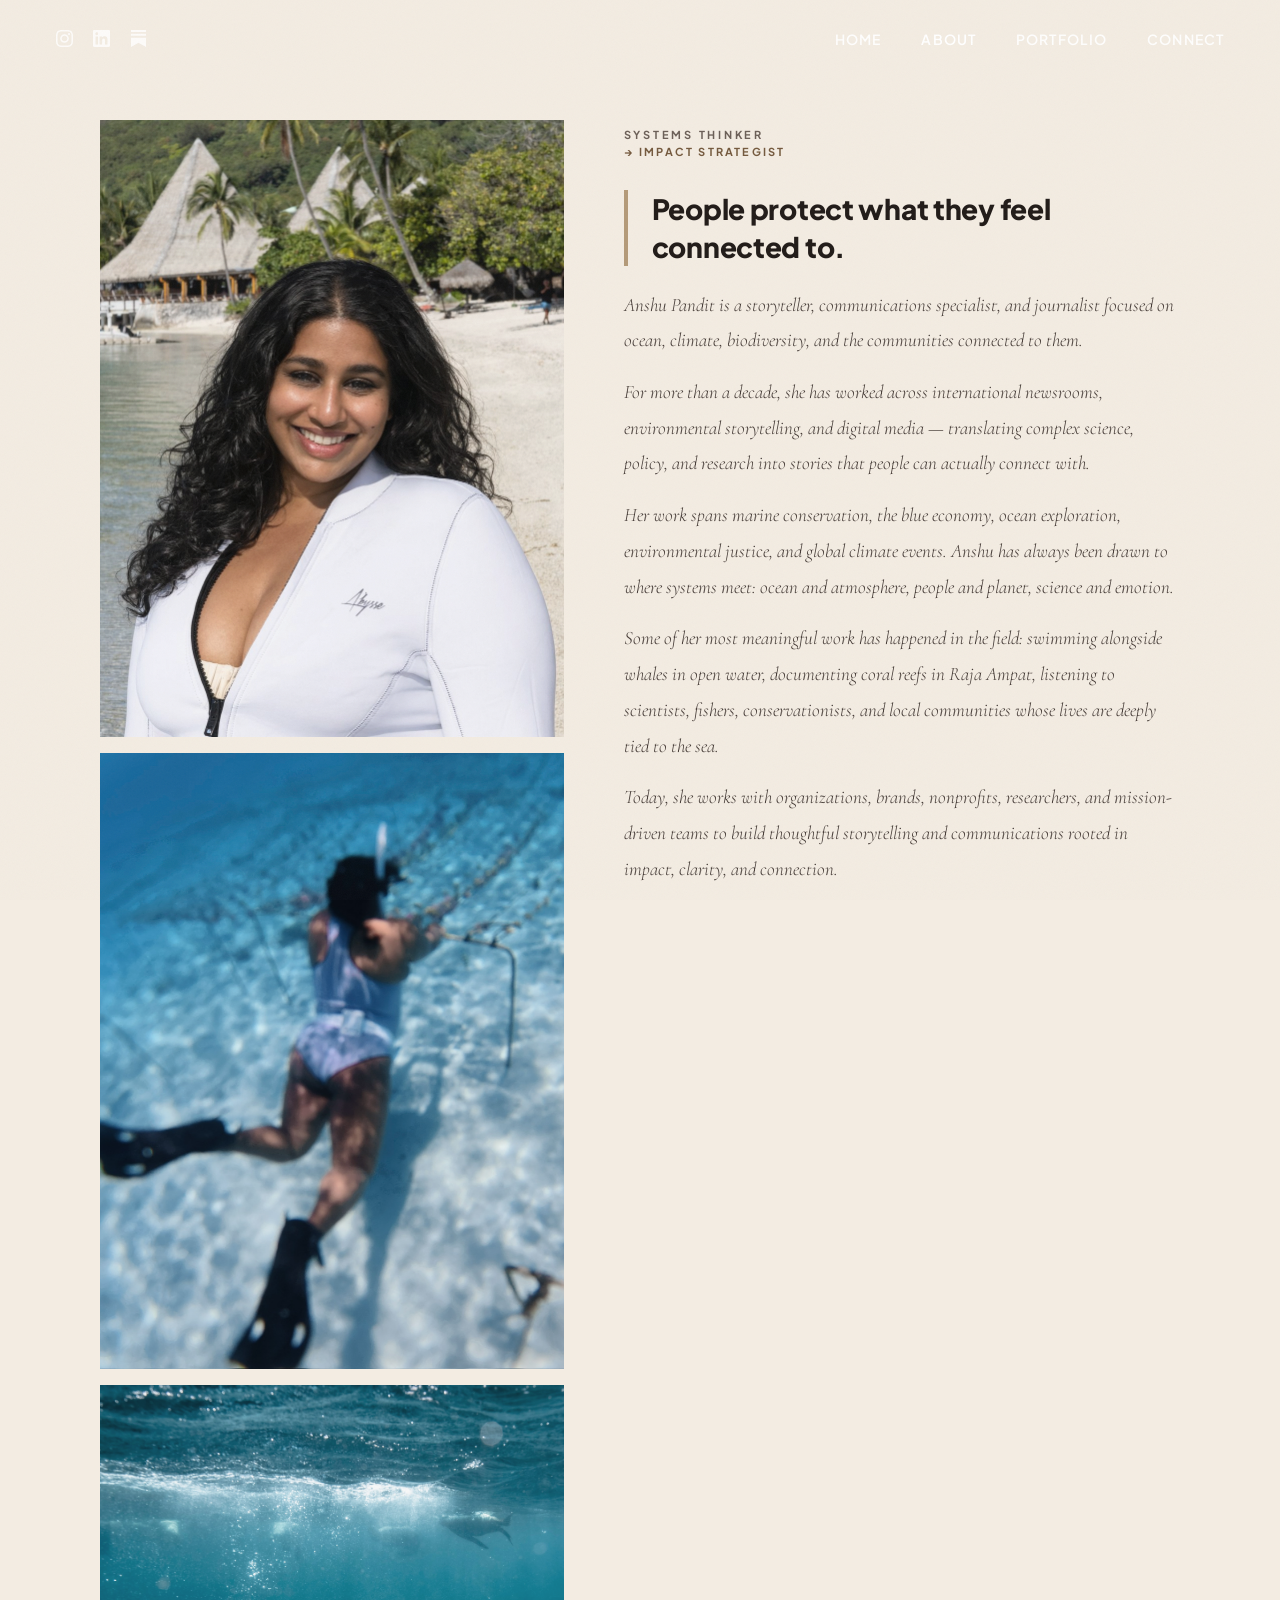
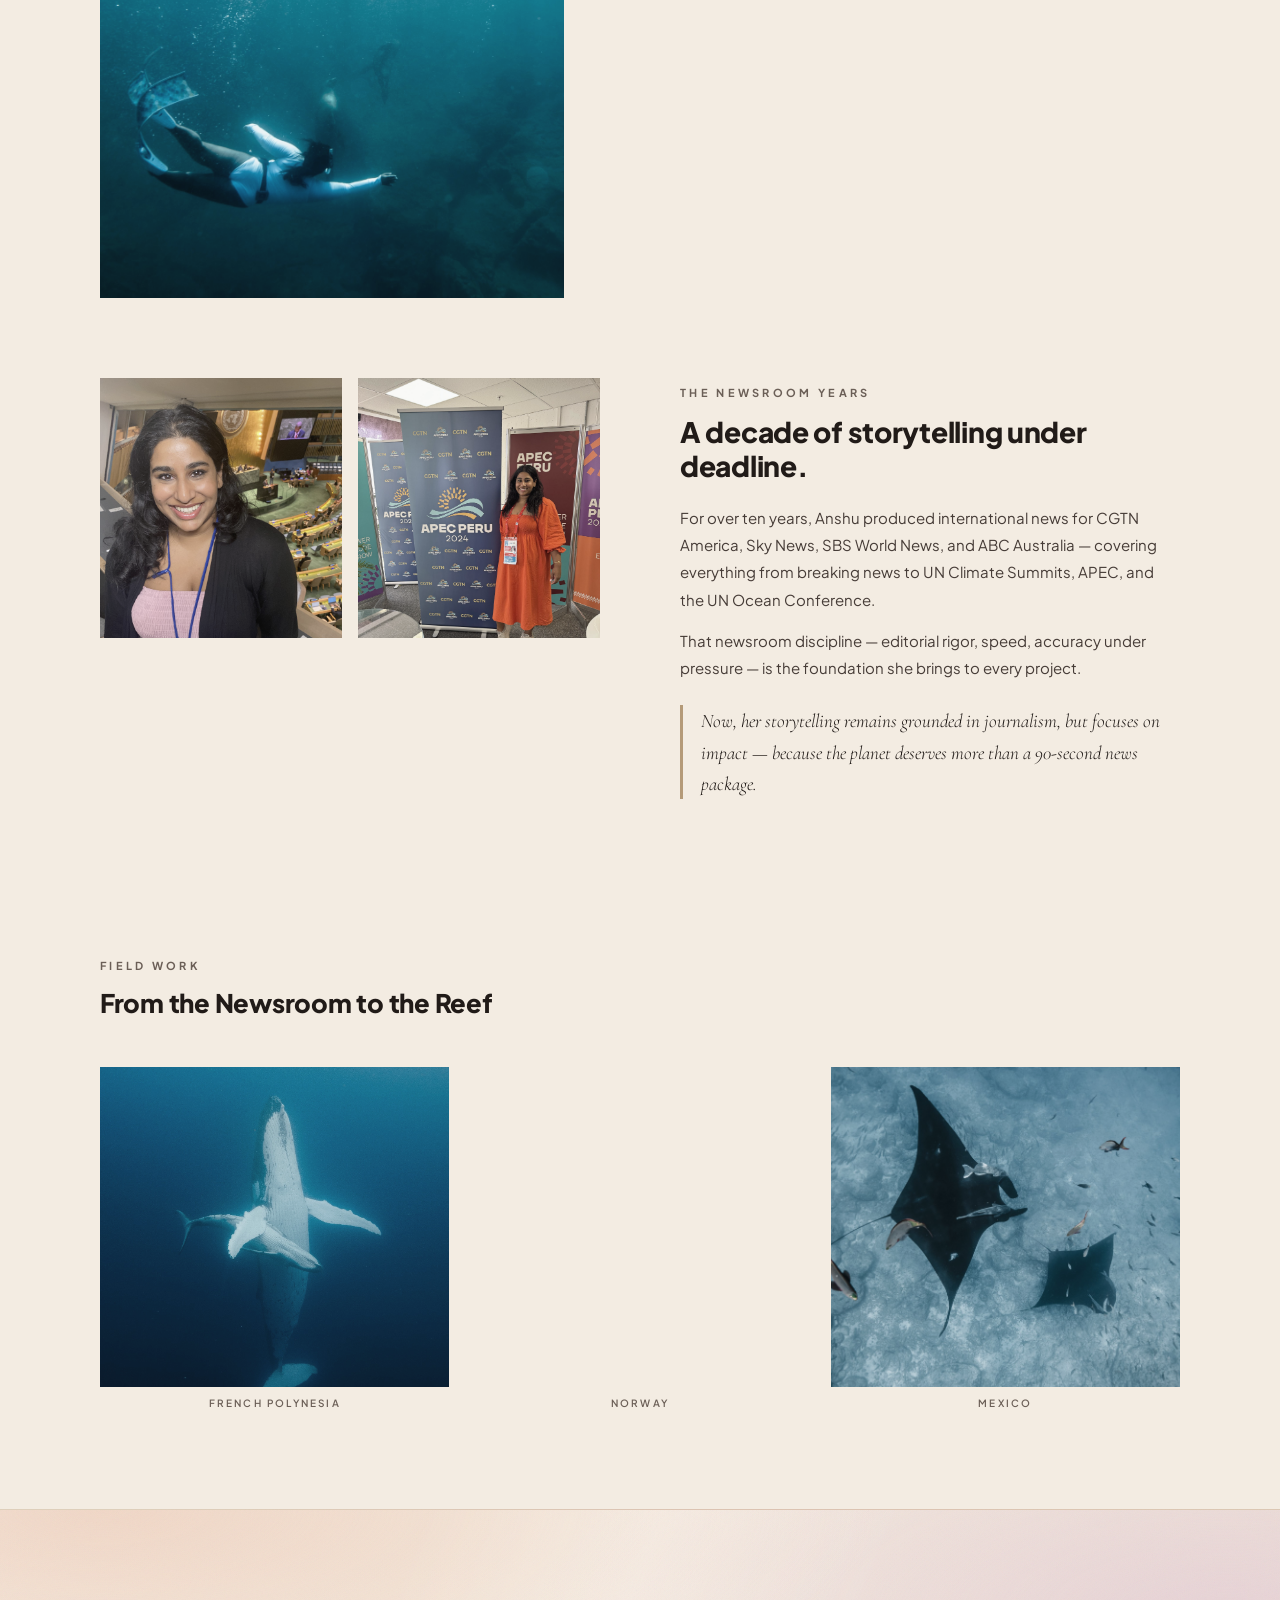
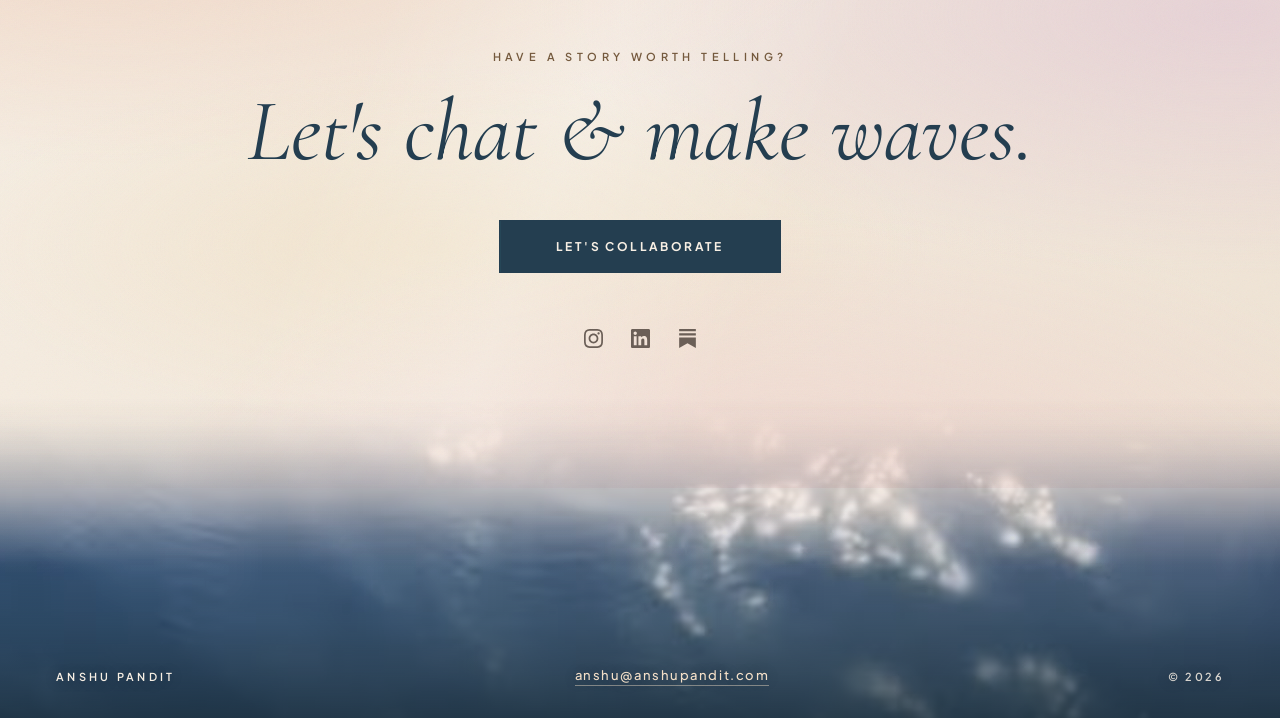
==== about.html @ a5e6ab1a "Speed, headings, fonts, closings and mobile fixes - Resize large photos to their largest display siz" ====
<!DOCTYPE html>
<html lang="en">
<head>
<meta charset="UTF-8">
<meta name="viewport" content="width=device-width, initial-scale=1.0">
<title>About — Anshu Pandit</title>
<link rel="preconnect" href="https://fonts.googleapis.com">
<link rel="preconnect" href="https://fonts.gstatic.com" crossorigin>
<link href="https://fonts.googleapis.com/css2?family=Plus+Jakarta+Sans:wght@300;400;500;600;700;800&family=Cormorant:ital,wght@0,400;0,500;0,600;1,300;1,400;1,500&display=swap" rel="stylesheet">
<link rel="stylesheet" href="src/styles/styles.css">
<!-- SEO -->
<meta name="description" content="About Anshu Pandit — ocean impact storyteller and award-winning broadcast journalist. A decade producing news for CGTN America, Sky News, and SBS, now telling the ocean stories that matter from French Polynesia to Norway.">
<meta name="keywords" content="Anshu Pandit, ocean journalist, marine conservation storyteller, broadcast journalist, CGTN America, Sky News, SBS, UN climate summit, ocean communications, impact storytelling">
<meta name="author" content="Anshu Pandit">
<meta name="robots" content="index, follow">
<link rel="canonical" href="https://anshupandit.com/about.html">
<meta property="og:type" content="profile">
<meta property="og:url" content="https://anshupandit.com/about.html">
<meta property="og:title" content="About — Anshu Pandit">
<meta property="og:description" content="A decade of broadcast journalism, now devoted to ocean impact storytelling across marine conservation, climate, and biodiversity.">
<meta property="og:image" content="https://anshupandit.com/src/assets/Current_Headhot_copy.png">
<meta property="og:site_name" content="Anshu Pandit">
<meta name="twitter:card" content="summary_large_image">
<meta name="twitter:site" content="@anshupandit">
<meta name="twitter:title" content="About — Anshu Pandit">
<meta name="twitter:description" content="A decade of broadcast journalism, now devoted to ocean impact storytelling across marine conservation, climate, and biodiversity.">
<meta name="twitter:image" content="https://anshupandit.com/src/assets/Current_Headhot_copy.png">
<meta name="theme-color" content="#0D2B3E">
<!-- Favicon -->
<link rel="icon" type="image/x-icon" href="favicon.ico">
<link rel="icon" type="image/png" href="favicon.png">
<link rel="apple-touch-icon" href="favicon.png">
<!-- Structured Data -->
<script type="application/ld+json">
{
  "@context": "https://schema.org",
  "@type": "Person",
  "name": "Anshu Pandit",
  "url": "https://anshupandit.com",
  "jobTitle": "Ocean Impact Storyteller",
  "description": "Ocean impact storyteller and journalist specializing in marine conservation, climate, and biodiversity communications.",
  "knowsAbout": ["Ocean Conservation", "Marine Biodiversity", "Climate Communications", "Impact Storytelling", "Broadcast Journalism", "Environmental Journalism", "Ocean Policy", "Blue Economy"],
  "sameAs": [
    "https://instagram.com/anshupandit",
    "https://www.linkedin.com/in/anshu-pandit/",
    "https://junglyplanet.substack.com"
  ],
  "image": "https://anshupandit.com/src/assets/Current_Headhot_copy.png"
}
</script>
<style>

/* ============================================================
   ABOUT TOP — simple two column layout
   Left: stacked images, Right: bio text
============================================================ */
.about-collage {
  padding-top: 120px;
  background: var(--cream);
}

.collage-grid {
  display: grid;
  grid-template-columns: 1fr 1.2fr;
  gap: 60px;
  max-width: 1200px;
  margin: 0 auto;
  padding: 0 60px;
  align-items: start;
}

/* Left: stacked images — each with correct aspect ratio per PDF reference */
.collage-left {
  display: flex;
  flex-direction: column;
  gap: 16px;
}

.collage-img-wrap {
  position: relative;
  width: 100%;
  overflow: hidden;
}

/* Photo 1 (headshot): ~3:4 portrait */
.collage-img-wrap:nth-child(1) { padding-top: 133%; }

/* Photo 2 (pool/underwater portrait): ~3:4 portrait */
.collage-img-wrap:nth-child(2) { padding-top: 133%; }

/* Photo 3 (About_1.png): 2100x2322 — slightly taller than square */
.collage-img-wrap:nth-child(3) { padding-top: 110.6%; }

.collage-img-wrap img {
  position: absolute;
  inset: 0;
  width: 100%;
  height: 100%;
  object-fit: cover;
  display: block;
  filter: saturate(0.85) contrast(0.96);
}

.collage-img-wrap:nth-child(1) img { object-position: center top; }
.collage-img-wrap:nth-child(2) img { object-position: center center; }
.collage-img-wrap:nth-child(3) img { object-position: center center; object-fit: contain; background: #0a2030; }

/* Right: bio text — remove old collage-right styles */
.collage-right { display: none; }
.mobile-bio { display: none; }
.collage-right-top, .collage-right-bottom { display: none; }

/* ============================================================
   BIO SECTION — clean two column below collage
============================================================ */
.about-bio {
  max-width: 1200px;
  margin: 0 auto;
  padding: 80px 60px;
  display: grid;
  grid-template-columns: 1fr 1.2fr;
  gap: 80px;
  align-items: start;
}

.about-bio-col {
  padding-top: 8px;
  position: sticky;
  top: 100px;
}

.systems-label {
  font-family: 'Plus Jakarta Sans', sans-serif;
  font-size: 11px; font-weight: 700;
  letter-spacing: 0.25em; text-transform: uppercase;
  color: var(--text-light); margin-bottom: 4px; display: block;
}

.systems-arrow {
  font-family: 'Plus Jakarta Sans', sans-serif;
  font-size: 11px; font-weight: 700;
  letter-spacing: 0.2em; text-transform: uppercase;
  color: var(--gold-text); margin-bottom: 32px; display: block;
}

.about-pull-quote {
  font-family: 'Plus Jakarta Sans', sans-serif;
  font-size: clamp(20px, 2.2vw, 28px);
  font-weight: 800;
  color: var(--text-primary);
  line-height: 1.35;
  border-left: 4px solid var(--blush);
  padding-left: 24px;
  letter-spacing: -0.01em;
}

.about-body-text {
  font-family: 'Cormorant', serif;
  font-size: 19px; font-style: italic;
  color: var(--text-secondary);
  line-height: 1.88; margin-bottom: 16px;
}

/* ============================================================
   JOURNALISM SECTION
============================================================ */
.journalism-section {
  background: var(--cream);
  padding: 80px 0 80px;
}

.journalism-inner {
  max-width: 1200px;
  margin: 0 auto;
  padding: 0 60px;
  display: grid;
  grid-template-columns: 1fr 1fr;
  gap: 80px;
  align-items: start;
}

.journalism-photos {
  display: grid;
  grid-template-columns: 1fr 1fr;
  gap: 16px;
  margin-bottom: 0;
}

.journalism-img {
  width: 100%;
  height: 260px;
  object-fit: cover;
  object-position: center top;
  display: block;
  filter: saturate(0.78) contrast(0.95);
}

.journalism-copy { padding-top: 8px; }
.journalism-copy .section-label { margin-bottom: 16px; }

.journalism-heading {
  font-family: 'Plus Jakarta Sans', sans-serif;
  font-size: clamp(22px, 2.2vw, 32px);
  font-weight: 800;
  color: var(--text-primary);
  line-height: 1.22; margin-bottom: 20px;
  letter-spacing: -0.01em;
}

.journalism-text {
  font-family: 'Plus Jakarta Sans', sans-serif;
  font-size: 15px; font-weight: 400;
  color: var(--text-secondary);
  line-height: 1.82; margin-bottom: 14px;
}

.journalism-pull {
  font-family: 'Cormorant', serif;
  font-size: 19px; font-style: italic;
  color: var(--text-primary);
  line-height: 1.65;
  border-left: 3px solid var(--blush);
  padding-left: 18px;
  margin-top: 24px;
}

/* ============================================================
   WHAT I OFFER
============================================================ */
.offer-section {
  background: var(--cream-dark);
  padding: 80px 60px;
}

.offer-inner { max-width: 1000px; margin: 0 auto; }
.offer-section .section-label { margin-bottom: 40px; }

.offer-grid {
  display: grid;
  grid-template-columns: 1fr 1fr;
  gap: 0;
}

.offer-item {
  padding: 28px 0;
  border-bottom: 1px solid rgba(107,101,96,0.15);
  display: flex; gap: 20px; align-items: baseline;
}

.offer-item:nth-child(odd) { border-right: 1px solid rgba(107,101,96,0.15); padding-right: 48px; }
.offer-item:nth-child(even) { padding-left: 48px; }
.offer-item:nth-last-child(-n+2) { border-bottom: none; }
.offer-item:last-child:nth-child(odd) { border-bottom: none; border-right: none; }

.offer-number {
  font-family: 'Plus Jakarta Sans', sans-serif;
  font-size: 10px; font-weight: 700; letter-spacing: 0.15em;
  color: var(--blush); flex-shrink: 0; padding-top: 4px;
}

.offer-title {
  font-family: 'Plus Jakarta Sans', sans-serif;
  font-size: 17px; font-weight: 700;
  color: var(--text-primary); margin-bottom: 8px; line-height: 1.2;
}

.offer-desc {
  font-family: 'Plus Jakarta Sans', sans-serif;
  font-size: 13px; font-weight: 400;
  color: var(--text-secondary); line-height: 1.7;
}

/* ============================================================
   FIELDWORK
============================================================ */
.fieldwork-section {
  padding: 80px 60px 100px;
  max-width: 1200px;
  margin: 0 auto;
}

.fieldwork-heading {
  font-family: 'Plus Jakarta Sans', sans-serif;
  font-size: clamp(15px, 2vw, 30px); font-weight: 800;
  color: var(--text-primary); line-height: 1.2;
  margin-bottom: 48px; letter-spacing: -0.01em;
  white-space: nowrap;
}

.fieldwork-grid {
  display: grid;
  grid-template-columns: repeat(3, 1fr);
  gap: 16px;
}

.fieldwork-img, .fieldwork-video {
  width: 100%; height: 320px;
  object-fit: cover; display: block;
  filter: saturate(0.82) contrast(0.95);
  transition: filter 0.4s ease;
}

.fieldwork-img:hover { filter: saturate(0.95) contrast(1); }

.fieldwork-caption {
  font-family: 'Plus Jakarta Sans', sans-serif;
  font-size: 10px; font-weight: 600;
  letter-spacing: 0.22em; text-transform: uppercase;
  color: var(--text-light); margin-top: 10px; text-align: center;
}

@media (max-width: 1000px) {
  /* Collage grid: single column, images only */
  .collage-grid {
    grid-template-columns: 1fr;
    height: auto;
    padding: 0 20px;
    gap: 16px;
  }

  /* Images flow naturally by their own aspect ratio wrappers */
  .collage-left { height: auto; }

  /* Show only first photo (headshot) on mobile */
  .collage-img-wrap:nth-child(2),
  .collage-img-wrap:nth-child(3) { display: none; }

  /* Hide bio col inside the grid on mobile — we show it below via .mobile-bio */
  .about-bio-col { display: none; }

  /* Mobile bio block shown below images */
  .mobile-bio {
    display: block;
    padding: 48px 24px 52px;
    border-top: 1px solid var(--cream-dark);
  }

  /* Bio text styling on mobile */
  .mobile-bio .systems-label {
    font-family: 'Plus Jakarta Sans', sans-serif;
    font-size: 11px; font-weight: 700;
    letter-spacing: 0.25em; text-transform: uppercase;
    color: var(--text-light); margin-bottom: 4px; display: block;
  }

  .mobile-bio .systems-arrow {
    font-family: 'Plus Jakarta Sans', sans-serif;
    font-size: 11px; font-weight: 700;
    letter-spacing: 0.2em; text-transform: uppercase;
    color: var(--gold-text); margin-bottom: 28px; display: block;
  }

  .mobile-bio .about-pull-quote {
    font-family: 'Plus Jakarta Sans', sans-serif;
    font-size: 22px; font-weight: 800;
    color: var(--text-primary); line-height: 1.25;
    margin-bottom: 28px; letter-spacing: -0.02em;
    border-left: 3px solid var(--blush);
    padding-left: 18px;
  }

  .mobile-bio .about-body-text {
    font-family: 'Cormorant', serif;
    font-size: 19px; font-style: italic;
    color: var(--text-secondary); line-height: 1.85;
    margin-bottom: 16px;
  }

  /* Bio below collage */
  .about-bio { grid-template-columns: 1fr; gap: 40px; padding: 60px 28px; }

  /* Journalism */
  .journalism-inner { grid-template-columns: 1fr; gap: 40px; padding: 0 24px; }

  /* Fieldwork */
  .fieldwork-section { padding: 60px 24px 80px; }
  .fieldwork-grid { grid-template-columns: 1fr 1fr; gap: 16px; }
  .fieldwork-img, .fieldwork-video { height: 200px; }
}
</style>
</head>
<body>

<nav id="main-nav" class="scrolled">
  <div class="nav-social">
    <a href="https://instagram.com/anshupandit" target="_blank" aria-label="Instagram"><svg viewBox="0 0 24 24"><path d="M12 2.163c3.204 0 3.584.012 4.85.07 3.252.148 4.771 1.691 4.919 4.919.058 1.265.069 1.645.069 4.849 0 3.205-.012 3.584-.069 4.849-.149 3.225-1.664 4.771-4.919 4.919-1.266.058-1.644.07-4.85.07-3.204 0-3.584-.012-4.849-.07-3.26-.149-4.771-1.699-4.919-4.92-.058-1.265-.07-1.644-.07-4.849 0-3.204.013-3.583.07-4.849.149-3.227 1.664-4.771 4.919-4.919 1.266-.057 1.645-.069 4.849-.069zm0-2.163c-3.259 0-3.667.014-4.947.072-4.358.2-6.78 2.618-6.98 6.98-.059 1.281-.073 1.689-.073 4.948 0 3.259.014 3.668.072 4.948.2 4.358 2.618 6.78 6.98 6.98 1.281.058 1.689.072 4.948.072 3.259 0 3.668-.014 4.948-.072 4.354-.2 6.782-2.618 6.979-6.98.059-1.28.073-1.689.073-4.948 0-3.259-.014-3.667-.072-4.947-.196-4.354-2.617-6.78-6.979-6.98-1.281-.059-1.69-.073-4.949-.073zm0 5.838c-3.403 0-6.162 2.759-6.162 6.162s2.759 6.163 6.162 6.163 6.162-2.759 6.162-6.163c0-3.403-2.759-6.162-6.162-6.162zm0 10.162c-2.209 0-4-1.79-4-4 0-2.209 1.791-4 4-4s4 1.791 4 4c0 2.21-1.791 4-4 4zm6.406-11.845c-.796 0-1.441.645-1.441 1.44s.645 1.44 1.441 1.44c.795 0 1.439-.645 1.439-1.44s-.644-1.44-1.439-1.44z"/></svg></a>
    <a href="https://www.linkedin.com/in/anshu-pandit/" target="_blank" aria-label="LinkedIn"><svg viewBox="0 0 24 24"><path d="M20.447 20.452h-3.554v-5.569c0-1.328-.027-3.037-1.852-3.037-1.853 0-2.136 1.445-2.136 2.939v5.667H9.351V9h3.414v1.561h.046c.477-.9 1.637-1.85 3.37-1.85 3.601 0 4.267 2.37 4.267 5.455v6.286zM5.337 7.433c-1.144 0-2.063-.926-2.063-2.065 0-1.138.92-2.063 2.063-2.063 1.14 0 2.064.925 2.064 2.063 0 1.139-.925 2.065-2.064 2.065zm1.782 13.019H3.555V9h3.564v11.452zM22.225 0H1.771C.792 0 0 .774 0 1.729v20.542C0 23.227.792 24 1.771 24h20.451C23.2 24 24 23.227 24 22.271V1.729C24 .774 23.2 0 22.222 0h.003z"/></svg></a>
    <a href="https://junglyplanet.substack.com" target="_blank" aria-label="Substack"><svg viewBox="0 0 24 24"><path d="M22.539 8.242H1.46V5.406h21.08v2.836zM1.46 10.812V24L12 18.11 22.54 24V10.812H1.46zM22.54 0H1.46v2.836h21.08V0z"/></svg></a>
  </div>
  <ul class="nav-links">
    <li><a href="index.html">Home</a></li>
    <li><a href="about.html" class="active">About</a></li>
    <li><a href="portfolio.html">Portfolio</a></li>
    <li><a href="connect.html">Connect</a></li>
  </ul>
  <button class="hamburger" id="hamburger" aria-label="Menu">
    <span></span><span></span><span></span>
  </button>
</nav>

<!-- MOBILE MENU -->
<div class="mobile-menu" id="mobile-menu">
  <ul class="mobile-menu-links">
    <li><a href="index.html">Home</a></li>
    <li><a href="about.html" class="active">About</a></li>
    <li><a href="portfolio.html">Portfolio</a></li>
    <li><a href="connect.html">Connect</a></li>
  </ul>
  <div class="mobile-menu-social">
    <a href="https://instagram.com/anshupandit" target="_blank" aria-label="Instagram"><svg viewBox="0 0 24 24"><path d="M12 2.163c3.204 0 3.584.012 4.85.07 3.252.148 4.771 1.691 4.919 4.919.058 1.265.069 1.645.069 4.849 0 3.205-.012 3.584-.069 4.849-.149 3.225-1.664 4.771-4.919 4.919-1.266.058-1.644.07-4.85.07-3.204 0-3.584-.012-4.849-.07-3.26-.149-4.771-1.699-4.919-4.92-.058-1.265-.07-1.644-.07-4.849 0-3.204.013-3.583.07-4.849.149-3.227 1.664-4.771 4.919-4.919 1.266-.057 1.645-.069 4.849-.069zm0-2.163c-3.259 0-3.667.014-4.947.072-4.358.2-6.78 2.618-6.98 6.98-.059 1.281-.073 1.689-.073 4.948 0 3.259.014 3.668.072 4.948.2 4.358 2.618 6.78 6.98 6.98 1.281.058 1.689.072 4.948.072 3.259 0 3.668-.014 4.948-.072 4.354-.2 6.782-2.618 6.979-6.98.059-1.28.073-1.689.073-4.948 0-3.259-.014-3.667-.072-4.947-.196-4.354-2.617-6.78-6.979-6.98-1.281-.059-1.69-.073-4.949-.073zm0 5.838c-3.403 0-6.162 2.759-6.162 6.162s2.759 6.163 6.162 6.163 6.162-2.759 6.162-6.163c0-3.403-2.759-6.162-6.162-6.162zm0 10.162c-2.209 0-4-1.79-4-4 0-2.209 1.791-4 4-4s4 1.791 4 4c0 2.21-1.791 4-4 4zm6.406-11.845c-.796 0-1.441.645-1.441 1.44s.645 1.44 1.441 1.44c.795 0 1.439-.645 1.439-1.44s-.644-1.44-1.439-1.44z"/></svg></a>
    <a href="https://www.linkedin.com/in/anshu-pandit/" target="_blank" aria-label="LinkedIn"><svg viewBox="0 0 24 24"><path d="M20.447 20.452h-3.554v-5.569c0-1.328-.027-3.037-1.852-3.037-1.853 0-2.136 1.445-2.136 2.939v5.667H9.351V9h3.414v1.561h.046c.477-.9 1.637-1.85 3.37-1.85 3.601 0 4.267 2.37 4.267 5.455v6.286zM5.337 7.433c-1.144 0-2.063-.926-2.063-2.065 0-1.138.92-2.063 2.063-2.063 1.14 0 2.064.925 2.064 2.063 0 1.139-.925 2.065-2.064 2.065zm1.782 13.019H3.555V9h3.564v11.452zM22.225 0H1.771C.792 0 0 .774 0 1.729v20.542C0 23.227.792 24 1.771 24h20.451C23.2 24 24 23.227 24 22.271V1.729C24 .774 23.2 0 22.222 0h.003z"/></svg></a>
    <a href="https://junglyplanet.substack.com" target="_blank" aria-label="Substack"><svg viewBox="0 0 24 24"><path d="M22.539 8.242H1.46V5.406h21.08v2.836zM1.46 10.812V24L12 18.11 22.54 24V10.812H1.46zM22.54 0H1.46v2.836h21.08V0z"/></svg></a>
  </div>
</div>

<h1 class="sr-only">About Anshu Pandit, ocean storyteller, journalist and content creator</h1>

<!-- COLLAGE + BIO -->
<div class="about-collage fade-in">
  <div class="collage-grid">
    <!-- Left: stacked images -->
    <div class="collage-left">
      <div class="collage-img-wrap">
        <img src="src/assets/Current_Headhot_copy.png" alt="Anshu Pandit">
      </div>
      <div class="collage-img-wrap">
        <img src="src/assets/About_2.jpg" alt="Freediving">
      </div>
      <div class="collage-img-wrap">
        <img src="src/assets/About_1.png" alt="Freediving with sea lions">
      </div>
    </div>
    <!-- Right: bio text -->
    <div class="about-bio-col">
      <span class="systems-label">Systems Thinker</span>
      <span class="systems-arrow">→ Impact Strategist</span>
      <div class="about-pull-quote">People protect what they feel connected to.</div>
      <br>
      <p class="about-body-text">Anshu Pandit is a storyteller, communications specialist, and journalist focused on ocean, climate, biodiversity, and the communities connected to them.</p>
      <p class="about-body-text">For more than a decade, she has worked across international newsrooms, environmental storytelling, and digital media — translating complex science, policy, and research into stories that people can actually connect with.</p>
      <p class="about-body-text">Her work spans marine conservation, the blue economy, ocean exploration, environmental justice, and global climate events. Anshu has always been drawn to where systems meet: ocean and atmosphere, people and planet, science and emotion.</p>
      <p class="about-body-text">Some of her most meaningful work has happened in the field: swimming alongside whales in open water, documenting coral reefs in Raja Ampat, listening to scientists, fishers, conservationists, and local communities whose lives are deeply tied to the sea.</p>
      <p class="about-body-text">Today, she works with organizations, brands, nonprofits, researchers, and mission-driven teams to build thoughtful storytelling and communications rooted in impact, clarity, and connection.</p>
    </div>
  </div>
</div>


<!-- MOBILE BIO (shown below images on mobile only) -->
<div class="mobile-bio">
  <span class="systems-label">Systems Thinker</span>
  <span class="systems-arrow">→ Impact Strategist</span>
  <div class="about-pull-quote">People protect what they feel connected to.</div>
  <p class="about-body-text">Anshu Pandit is a storyteller, communications specialist, and journalist focused on ocean, climate, biodiversity, and the communities connected to them.</p>
  <p class="about-body-text">For more than a decade, she has worked across international newsrooms, environmental storytelling, and digital media — translating complex science, policy, and research into stories that people can actually connect with.</p>
  <p class="about-body-text">Her work spans marine conservation, the blue economy, ocean exploration, environmental justice, and global climate events. Anshu has always been drawn to where systems meet: ocean and atmosphere, people and planet, science and emotion.</p>
  <p class="about-body-text">Some of her most meaningful work has happened in the field: swimming alongside whales in open water, documenting coral reefs in Raja Ampat, listening to scientists, fishers, conservationists, and local communities whose lives are deeply tied to the sea.</p>
  <p class="about-body-text">Today, she works with organizations, brands, nonprofits, researchers, and mission-driven teams to build thoughtful storytelling and communications rooted in impact, clarity, and connection.</p>
</div>

<!-- JOURNALISM -->
<div class="journalism-section fade-in">
  <div class="journalism-inner">
    <div class="journalism-photos">
      <img src="src/assets/News_pic_1.jpg" alt="Anshu at UNGA" class="journalism-img">
      <img src="src/assets/News_Pic_2.jpg" alt="Anshu at APEC" class="journalism-img">
    </div>
    <div class="journalism-copy">
      <span class="section-label">The Newsroom Years</span>
      <h3 class="journalism-heading">A decade of storytelling under deadline.</h3>
      <p class="journalism-text">For over ten years, Anshu produced international news for CGTN America, Sky News, SBS World News, and ABC Australia — covering everything from breaking news to UN Climate Summits, APEC, and the UN Ocean Conference.</p>
      <p class="journalism-text">That newsroom discipline — editorial rigor, speed, accuracy under pressure — is the foundation she brings to every project.</p>
      <div class="journalism-pull">Now, her storytelling remains grounded in journalism, but focuses on impact — because the planet deserves more than a 90-second news package.</div>
    </div>
  </div>
</div>


<!-- FIELDWORK -->
<div class="fieldwork-section fade-in">
  <span class="section-label">Field Work</span>
  <h3 class="fieldwork-heading">From the Newsroom to the Reef</h3>
  <div class="fieldwork-grid">
    <div><img src="src/assets/French_Polynesia.jpeg" alt="French Polynesia" class="fieldwork-img"><p class="fieldwork-caption">French Polynesia</p></div>
    <div><video class="fieldwork-video" autoplay muted loop playsinline>
      <source src="src/assets/Norway_Middle_Shot.mp4" type="video/mp4">
    </video><p class="fieldwork-caption">Norway</p></div>
    <div><img src="src/assets/Baja.jpg" alt="Mexico" class="fieldwork-img"><p class="fieldwork-caption">Mexico</p></div>
  </div>
</div>

<!-- CTA -->
<section class="cta-section fade-in">
  <div class="cta-overlay"></div>
  <div class="cta-grain"></div>
  <div class="cta-content">
    <span class="cta-label">Have a story worth telling?</span>
    <h2 class="cta-headline">Let's chat &amp; make waves.</h2>
    <a href="connect.html" class="cta-button">Let's collaborate</a>
    <div class="cta-social">
      <a href="https://instagram.com/anshupandit" target="_blank" aria-label="Instagram"><svg viewBox="0 0 24 24"><path d="M12 2.163c3.204 0 3.584.012 4.85.07 3.252.148 4.771 1.691 4.919 4.919.058 1.265.069 1.645.069 4.849 0 3.205-.012 3.584-.069 4.849-.149 3.225-1.664 4.771-4.919 4.919-1.266.058-1.644.07-4.85.07-3.204 0-3.584-.012-4.849-.07-3.26-.149-4.771-1.699-4.919-4.92-.058-1.265-.07-1.644-.07-4.849 0-3.204.013-3.583.07-4.849.149-3.227 1.664-4.771 4.919-4.919 1.266-.057 1.645-.069 4.849-.069zm0-2.163c-3.259 0-3.667.014-4.947.072-4.358.2-6.78 2.618-6.98 6.98-.059 1.281-.073 1.689-.073 4.948 0 3.259.014 3.668.072 4.948.2 4.358 2.618 6.78 6.98 6.98 1.281.058 1.689.072 4.948.072 3.259 0 3.668-.014 4.948-.072 4.354-.2 6.782-2.618 6.979-6.98.059-1.28.073-1.689.073-4.948 0-3.259-.014-3.667-.072-4.947-.196-4.354-2.617-6.78-6.979-6.98-1.281-.059-1.69-.073-4.949-.073zm0 5.838c-3.403 0-6.162 2.759-6.162 6.162s2.759 6.163 6.162 6.163 6.162-2.759 6.162-6.163c0-3.403-2.759-6.162-6.162-6.162zm0 10.162c-2.209 0-4-1.79-4-4 0-2.209 1.791-4 4-4s4 1.791 4 4c0 2.21-1.791 4-4 4zm6.406-11.845c-.796 0-1.441.645-1.441 1.44s.645 1.44 1.441 1.44c.795 0 1.439-.645 1.439-1.44s-.644-1.44-1.439-1.44z"/></svg></a>
      <a href="https://www.linkedin.com/in/anshu-pandit/" target="_blank" aria-label="LinkedIn"><svg viewBox="0 0 24 24"><path d="M20.447 20.452h-3.554v-5.569c0-1.328-.027-3.037-1.852-3.037-1.853 0-2.136 1.445-2.136 2.939v5.667H9.351V9h3.414v1.561h.046c.477-.9 1.637-1.85 3.37-1.85 3.601 0 4.267 2.37 4.267 5.455v6.286zM5.337 7.433c-1.144 0-2.063-.926-2.063-2.065 0-1.138.92-2.063 2.063-2.063 1.14 0 2.064.925 2.064 2.063 0 1.139-.925 2.065-2.064 2.065zm1.782 13.019H3.555V9h3.564v11.452zM22.225 0H1.771C.792 0 0 .774 0 1.729v20.542C0 23.227.792 24 1.771 24h20.451C23.2 24 24 23.227 24 22.271V1.729C24 .774 23.2 0 22.222 0h.003z"/></svg></a>
      <a href="https://junglyplanet.substack.com" target="_blank" aria-label="Substack"><svg viewBox="0 0 24 24"><path d="M22.539 8.242H1.46V5.406h21.08v2.836zM1.46 10.812V24L12 18.11 22.54 24V10.812H1.46zM22.54 0H1.46v2.836h21.08V0z"/></svg></a>
    </div>
  </div>
</section>

<footer class="site-footer">
  <video class="footer-water" autoplay muted loop playsinline preload="metadata" poster="src/assets/footer_water_poster.jpg" aria-hidden="true">
    <source src="src/assets/footer_water.mp4" type="video/mp4">
    <source src="src/assets/footer_water.webm" type="video/webm">
  </video>
  <div class="footer-tint" aria-hidden="true"></div>
  <div class="site-footer-inner">
    <span class="site-footer-name">Anshu Pandit</span>
    <a href="mailto:anshu@anshupandit.com">anshu@anshupandit.com</a>
    <span>&copy; 2026</span>
  </div>
</footer>
<script>
  if (window.matchMedia('(prefers-reduced-motion: reduce)').matches) {
    document.querySelectorAll('.footer-water').forEach(v => { v.removeAttribute('autoplay'); v.pause(); });
  }
</script>


<script>
  const nav = document.getElementById('main-nav');
  window.addEventListener('scroll', () => { nav.classList.toggle('scrolled', window.scrollY > 0); });

  const obs = new IntersectionObserver((e) => { e.forEach(el => { if (el.isIntersecting) { el.target.classList.add('visible'); obs.unobserve(el.target); } }); }, { threshold: 0.08 });
  document.querySelectorAll('.fade-in').forEach(el => obs.observe(el));

  // Hamburger menu
  const hbg = document.getElementById('hamburger');
  const mob = document.getElementById('mobile-menu');
  hbg.addEventListener('click', () => {
    hbg.classList.toggle('open');
    mob.classList.toggle('open');
    document.body.style.overflow = mob.classList.contains('open') ? 'hidden' : '';
  });
  mob.querySelectorAll('a').forEach(a => {
    a.addEventListener('click', () => {
      hbg.classList.remove('open');
      mob.classList.remove('open');
      document.body.style.overflow = '';
    });
  });
</script>
</body>
</html>
---- src/styles/styles.css ----
/* ============================================================
   ANSHU PANDIT — anshupandit.com — Shared Styles v3
============================================================ */

:root {
  /* Pearl palette (preview) */
  --cream: #F3ECE2;        /* warm pearl linen — main background (media kit warmth) */
  --cream-dark: #E9E0D3;   /* champagne — alternate sections, fine rules */
  --cream-mid: #EFE7DB;
  --text-primary: #211B18; /* warm near-black, as in the media kit */
  --text-secondary: #463C37;
  --text-light: #6B5F57;   /* readable taupe for small labels */
  --ocean-deep: #243E50;   /* midnight */
  --ocean-mid: #326E76;    /* ocean teal */
  --blush: #B49A78;        /* antique gold — rules and details only */
  --gold: #B49A78;
  --gold-text: #74593D;
  --peach: #EBCFC5;
  --lavender: #DCD4E7;
  --shell: #EEDDE3;

  /* Mother-of-pearl: soft colour shifts, used sparingly */
  --nacre:
    radial-gradient(110% 80% at 8% 0%, rgba(236,198,178,0.58) 0%, rgba(236,198,178,0) 55%),      /* apricot peach */
    radial-gradient(90% 75% at 96% 18%, rgba(226,201,213,0.68) 0%, rgba(226,201,213,0) 60%),     /* rosy mauve-lilac */
    radial-gradient(85% 90% at 62% 108%, rgba(240,210,205,0.80) 0%, rgba(240,210,205,0) 62%),    /* warm blush */
    radial-gradient(55% 45% at 34% 58%, rgba(240,222,190,0.50) 0%, rgba(240,222,190,0) 70%),     /* champagne-gold glow */
    linear-gradient(135deg, #F7EFE4 0%, #EFE3D4 100%);
  /* soft band of light across the shell */
  --sheen: linear-gradient(112deg,
    rgba(255,255,255,0) 28%,
    rgba(255,255,255,0.55) 44%,
    rgba(255,255,255,0) 60%);

  /* Font families */
  --font-heading: 'Plus Jakarta Sans', sans-serif;
  --font-serif: 'Cormorant', serif;
  --font-script: 'Dancing Script', cursive;
  --font-body: 'Plus Jakarta Sans', sans-serif;
}

* { margin: 0; padding: 0; box-sizing: border-box; }
html { scroll-behavior: smooth; }

body {
  background: var(--cream);
  color: var(--text-primary);
  font-family: var(--font-body);
  font-weight: 300;
  overflow-x: hidden;
}

/* GRAIN */
body::before {
  content: '';
  position: fixed;
  top: 0; left: 0;
  width: 100%; height: 100%;
  pointer-events: none;
  z-index: 9999;
  opacity: 0.035;
  background-image: url("data:image/svg+xml,%3Csvg viewBox='0 0 512 512' xmlns='http://www.w3.org/2000/svg'%3E%3Cfilter id='n'%3E%3CfeTurbulence type='fractalNoise' baseFrequency='0.75' numOctaves='4' stitchTiles='stitch'/%3E%3C/filter%3E%3Crect width='100%25' height='100%25' filter='url(%23n)'/%3E%3C/svg%3E");
  background-size: 256px 256px;
}

/* ============================================================
   NAVIGATION
============================================================ */
nav {
  position: fixed;
  top: 0; left: 0; right: 0;
  z-index: 1000;
  display: flex;
  justify-content: space-between;
  align-items: center;
  padding: 28px 56px;
  transition: all 0.5s ease;
}

nav.scrolled {
  background: rgba(243, 236, 226, 0.94);
  backdrop-filter: blur(20px);
  -webkit-backdrop-filter: blur(20px);
  border-bottom: 1px solid rgba(107, 101, 96, 0.1);
  padding: 18px 56px;
}

.nav-social {
  display: flex;
  gap: 20px;
  align-items: center;
}

.nav-social a {
  display: flex;
  align-items: center;
  color: rgba(255,255,255,0.8);
  transition: all 0.3s ease;
}

nav.scrolled .nav-social a { color: var(--text-secondary); }
.nav-social a:hover { color: #fff; }
nav.scrolled .nav-social a:hover { color: var(--text-primary); }
.nav-social svg { width: 17px; height: 17px; fill: currentColor; }

.nav-links {
  display: flex;
  gap: 40px;
  list-style: none;
}

.nav-links a {
  font-family: var(--font-heading);
  font-size: 14px;
  font-weight: 600;
  letter-spacing: 0.08em;
  text-transform: uppercase;
  color: rgba(255,255,255,0.92);
  text-decoration: none;
  transition: all 0.3s ease;
  position: relative;
}

.nav-links a::after {
  content: '';
  position: absolute;
  bottom: -3px; left: 0;
  width: 0; height: 2px;
  background: currentColor;
  transition: width 0.3s ease;
}

.nav-links a:hover::after { width: 100%; }
nav.scrolled .nav-links a { color: var(--text-secondary); }
nav.scrolled .nav-links a:hover { color: var(--text-primary); }
.nav-links a.active { color: #fff; }
nav.scrolled .nav-links a.active { color: var(--text-primary); }

/* ============================================================
   PAGE HEADER (inner pages)
============================================================ */
.page-header {
  position: relative;
  height: 50vh;
  min-height: 360px;
  display: flex;
  align-items: center;
  justify-content: center;
  text-align: center;
  overflow: hidden;
}

.page-header-bg {
  position: absolute; inset: 0;
  background-size: cover;
  background-position: center;
  filter: saturate(0.75) brightness(0.65);
  animation: slowZoom 20s ease-in-out infinite alternate;
}

.page-header-overlay {
  position: absolute; inset: 0;
  background: linear-gradient(to bottom, rgba(13,43,62,0.25) 0%, rgba(13,43,62,0.6) 100%);
}

.page-header-content {
  position: relative; z-index: 2;
  animation: fadeUp 1.5s ease forwards;
  opacity: 0; transform: translateY(20px);
}

.page-header-label {
  font-family: var(--font-heading);
  font-size: 11px;
  font-weight: 600;
  letter-spacing: 0.35em;
  text-transform: uppercase;
  color: rgba(255,255,255,0.55);
  margin-bottom: 16px;
  display: block;
}

.page-header-title {
  font-family: var(--font-heading);
  font-size: clamp(52px, 8vw, 108px);
  font-weight: 800;
  color: #fff;
  letter-spacing: 0.04em;
  text-transform: uppercase;
  line-height: 1;
}

/* ============================================================
   CTA SECTION
============================================================ */
.cta-section {
  position: relative;
  background: var(--nacre);
  padding: 140px 60px;
  text-align: center;
  overflow: hidden;
  border-top: 1px solid rgba(180,154,120,0.35);
}

/* Pearl closing section: the waves video is retired here */
.cta-video { display: none; }

/* A slow band of light across the shell surface */
.cta-overlay {
  position: absolute; inset: 0; z-index: 1;
  background: var(--sheen);
  mix-blend-mode: soft-light;
}

.cta-grain {
  position: absolute; inset: 0; z-index: 2;
  opacity: 0.055; pointer-events: none;
  background-image: url("data:image/svg+xml,%3Csvg viewBox='0 0 512 512' xmlns='http://www.w3.org/2000/svg'%3E%3Cfilter id='n'%3E%3CfeTurbulence type='fractalNoise' baseFrequency='0.75' numOctaves='4' stitchTiles='stitch'/%3E%3C/filter%3E%3Crect width='100%25' height='100%25' filter='url(%23n)'/%3E%3C/svg%3E");
  background-size: 256px 256px;
}

.cta-content { position: relative; z-index: 3; }

.cta-label {
  font-family: var(--font-heading);
  font-size: 11px;
  font-weight: 600;
  letter-spacing: 0.4em;
  text-transform: uppercase;
  color: var(--gold-text);
  margin-bottom: 20px;
  display: block;
}

.cta-headline {
  font-family: var(--font-serif);
  font-size: clamp(48px, 7vw, 88px);
  font-weight: 400;
  font-style: italic;
  color: var(--ocean-deep);
  line-height: 1.1;
  margin-bottom: 14px;
}

.cta-sub {
  font-family: var(--font-serif);
  font-size: 20px;
  font-style: italic;
  color: var(--text-secondary);
  margin-bottom: 52px;
  letter-spacing: 0.06em;
}

.cta-button {
  display: inline-block;
  font-family: var(--font-heading);
  font-size: 12px;
  font-weight: 700;
  letter-spacing: 0.2em;
  text-transform: uppercase;
  color: #F7EFE4;
  background: var(--ocean-deep);
  text-decoration: none;
  padding: 18px 56px;
  border: 1.5px solid var(--ocean-deep);
  transition: color 0.45s ease, letter-spacing 0.45s ease;
  position: relative;
  overflow: hidden;
  margin-bottom: 52px;
  z-index: 0;
}

.cta-button::before {
  content: '';
  position: absolute; inset: 0;
  background: var(--ocean-mid);
  transform: translateX(-100%);
  transition: transform 0.45s ease;
  z-index: -1;
}

.cta-button:hover::before { transform: translateX(0); }
.cta-button:hover { letter-spacing: 0.24em; }
.cta-headline + .cta-button { margin-top: 26px; }

.cta-social {
  display: flex;
  justify-content: center;
  gap: 28px;
}

.cta-social a {
  color: var(--text-light);
  transition: color 0.3s ease;
  display: flex;
}

.cta-social a:hover { color: var(--text-primary); }
.cta-social svg { width: 19px; height: 19px; fill: currentColor; }

/* ============================================================
   FOOTER — real water, light on the surface
============================================================ */
.site-footer {
  position: relative;
  z-index: 4;
  margin-top: -90px;            /* the pearl section dissolves into the sea */
  height: 320px;
  overflow: hidden;
  font-family: var(--font-heading);
}

.footer-water {
  position: absolute; inset: 0;
  width: 100%; height: 100%;
  object-fit: cover;
  object-position: center 40%;
  filter: saturate(0.9) brightness(0.95);
  -webkit-mask-image: linear-gradient(to bottom, rgba(0,0,0,0) 0%, rgba(0,0,0,0.04) 8%, rgba(0,0,0,0.16) 16%, rgba(0,0,0,0.38) 25%, rgba(0,0,0,0.66) 34%, rgba(0,0,0,0.88) 43%, #000 52%);
          mask-image: linear-gradient(to bottom, rgba(0,0,0,0) 0%, rgba(0,0,0,0.04) 8%, rgba(0,0,0,0.16) 16%, rgba(0,0,0,0.38) 25%, rgba(0,0,0,0.66) 34%, rgba(0,0,0,0.88) 43%, #000 52%);
}

/* warm the water toward the pearl palette and deepen it where the text sits */
.footer-tint {
  position: absolute; inset: 0;
  pointer-events: none;
  background:
    linear-gradient(to bottom, rgba(236,198,178,0) 0%, rgba(236,198,178,0.18) 30%, rgba(236,198,178,0) 55%),
    linear-gradient(to bottom, rgba(36,62,80,0) 35%, rgba(36,62,80,0.45) 70%, rgba(26,46,60,0.82) 100%);
}

.site-footer-inner {
  position: absolute; left: 0; right: 0; bottom: 0;
  padding: 0 56px 32px;
  display: flex;
  align-items: center;
  justify-content: space-between;
  gap: 24px;
  font-size: 11px;
  font-weight: 600;
  letter-spacing: 0.22em;
  text-transform: uppercase;
  color: rgba(247,239,228,0.85);
  text-shadow: 0 1px 12px rgba(13,30,42,0.45);
}

.site-footer-name { color: #F7EFE4; letter-spacing: 0.3em; }

.site-footer a {
  color: #F3DFC8;
  text-decoration: none;
  letter-spacing: 0.12em;
  text-transform: none;
  font-weight: 500;
  font-size: 13px;
  border-bottom: 1px solid rgba(243,223,200,0.45);
  padding-bottom: 2px;
  transition: border-color 0.3s ease, color 0.3s ease;
}

.site-footer a:hover { color: #FFFFFF; border-color: rgba(255,255,255,0.85); }

@media (max-width: 900px) {
  .site-footer { margin-top: -70px; height: 280px; }
  .site-footer-inner { flex-direction: column; text-align: center; padding: 0 24px 28px; gap: 12px; }
}

/* visually hidden but read by Google and screen readers */
.sr-only {
  position: absolute; width: 1px; height: 1px; padding: 0; margin: -1px;
  overflow: hidden; clip: rect(0,0,0,0); white-space: nowrap; border: 0;
}

/* ============================================================
   UTILITIES
============================================================ */
.section-label {
  font-family: var(--font-heading);
  font-size: 11px;
  font-weight: 700;
  letter-spacing: 0.3em;
  text-transform: uppercase;
  color: var(--text-light);
  display: block;
  margin-bottom: 16px;
}

.fade-in {
  opacity: 0;
  transform: translateY(24px);
  transition: opacity 0.9s ease, transform 0.9s ease;
}
.fade-in.visible { opacity: 1; transform: translateY(0); }

@keyframes slowZoom {
  from { transform: scale(1.0); }
  to   { transform: scale(1.07); }
}

@keyframes fadeUp {
  to { opacity: 1; transform: translateY(0); }
}

/* ============================================================
   HAMBURGER MENU (mobile)
============================================================ */
.hamburger {
  display: none;
  flex-direction: column;
  justify-content: center;
  gap: 5px;
  background: none;
  border: none;
  cursor: pointer;
  padding: 4px;
  z-index: 1100;
}

.hamburger span {
  display: block;
  width: 24px;
  height: 2px;
  background: rgba(255,255,255,0.9);
  border-radius: 2px;
  transition: all 0.35s ease;
  transform-origin: center;
}

nav.scrolled .hamburger span { background: var(--text-primary); }
.hamburger.open span { background: var(--text-primary); }

/* Animate to X when open */
.hamburger.open span:nth-child(1) { transform: translateY(7px) rotate(45deg); }
.hamburger.open span:nth-child(2) { opacity: 0; transform: scaleX(0); }
.hamburger.open span:nth-child(3) { transform: translateY(-7px) rotate(-45deg); }

/* Mobile drawer */
.mobile-menu {
  display: none;
  position: fixed;
  top: 0; left: 0; right: 0; bottom: 0;
  background: rgba(243, 236, 226, 0.98);
  backdrop-filter: blur(20px);
  -webkit-backdrop-filter: blur(20px);
  z-index: 999;            /* sits under the nav so the close button stays visible */
  flex-direction: column;
  align-items: center;
  justify-content: center;
  gap: 0;
  opacity: 0;
  transition: opacity 0.35s ease;
}

.mobile-menu.open {
  display: flex;
  opacity: 1;
}

.mobile-menu-links {
  list-style: none;
  text-align: center;
  margin-bottom: 48px;
}

.mobile-menu-links li {
  border-bottom: 1px solid var(--cream-dark);
}

.mobile-menu-links li:first-child {
  border-top: 1px solid var(--cream-dark);
}

.mobile-menu-links a {
  display: block;
  font-family: var(--font-heading);
  font-size: 28px;
  font-weight: 800;
  letter-spacing: 0.06em;
  text-transform: uppercase;
  color: var(--text-primary);
  text-decoration: none;
  padding: 22px 60px;
  transition: color 0.2s ease;
}

.mobile-menu-links a:hover,
.mobile-menu-links a.active { color: var(--ocean-mid); }

.mobile-menu-social {
  display: flex;
  gap: 28px;
  justify-content: center;
}

.mobile-menu-social a {
  color: var(--text-light);
  transition: color 0.3s ease;
  display: flex;
}

.mobile-menu-social a:hover { color: var(--text-primary); }
.mobile-menu-social svg { width: 20px; height: 20px; fill: currentColor; }

@media (max-width: 900px) {
  nav, nav.scrolled { padding: 18px 20px; }
  .nav-links { display: none; }
  .nav-social { display: none; }
  .hamburger { display: flex; }
  .cta-section { padding: 100px 28px; }
  .page-header { height: 40vh; }
}
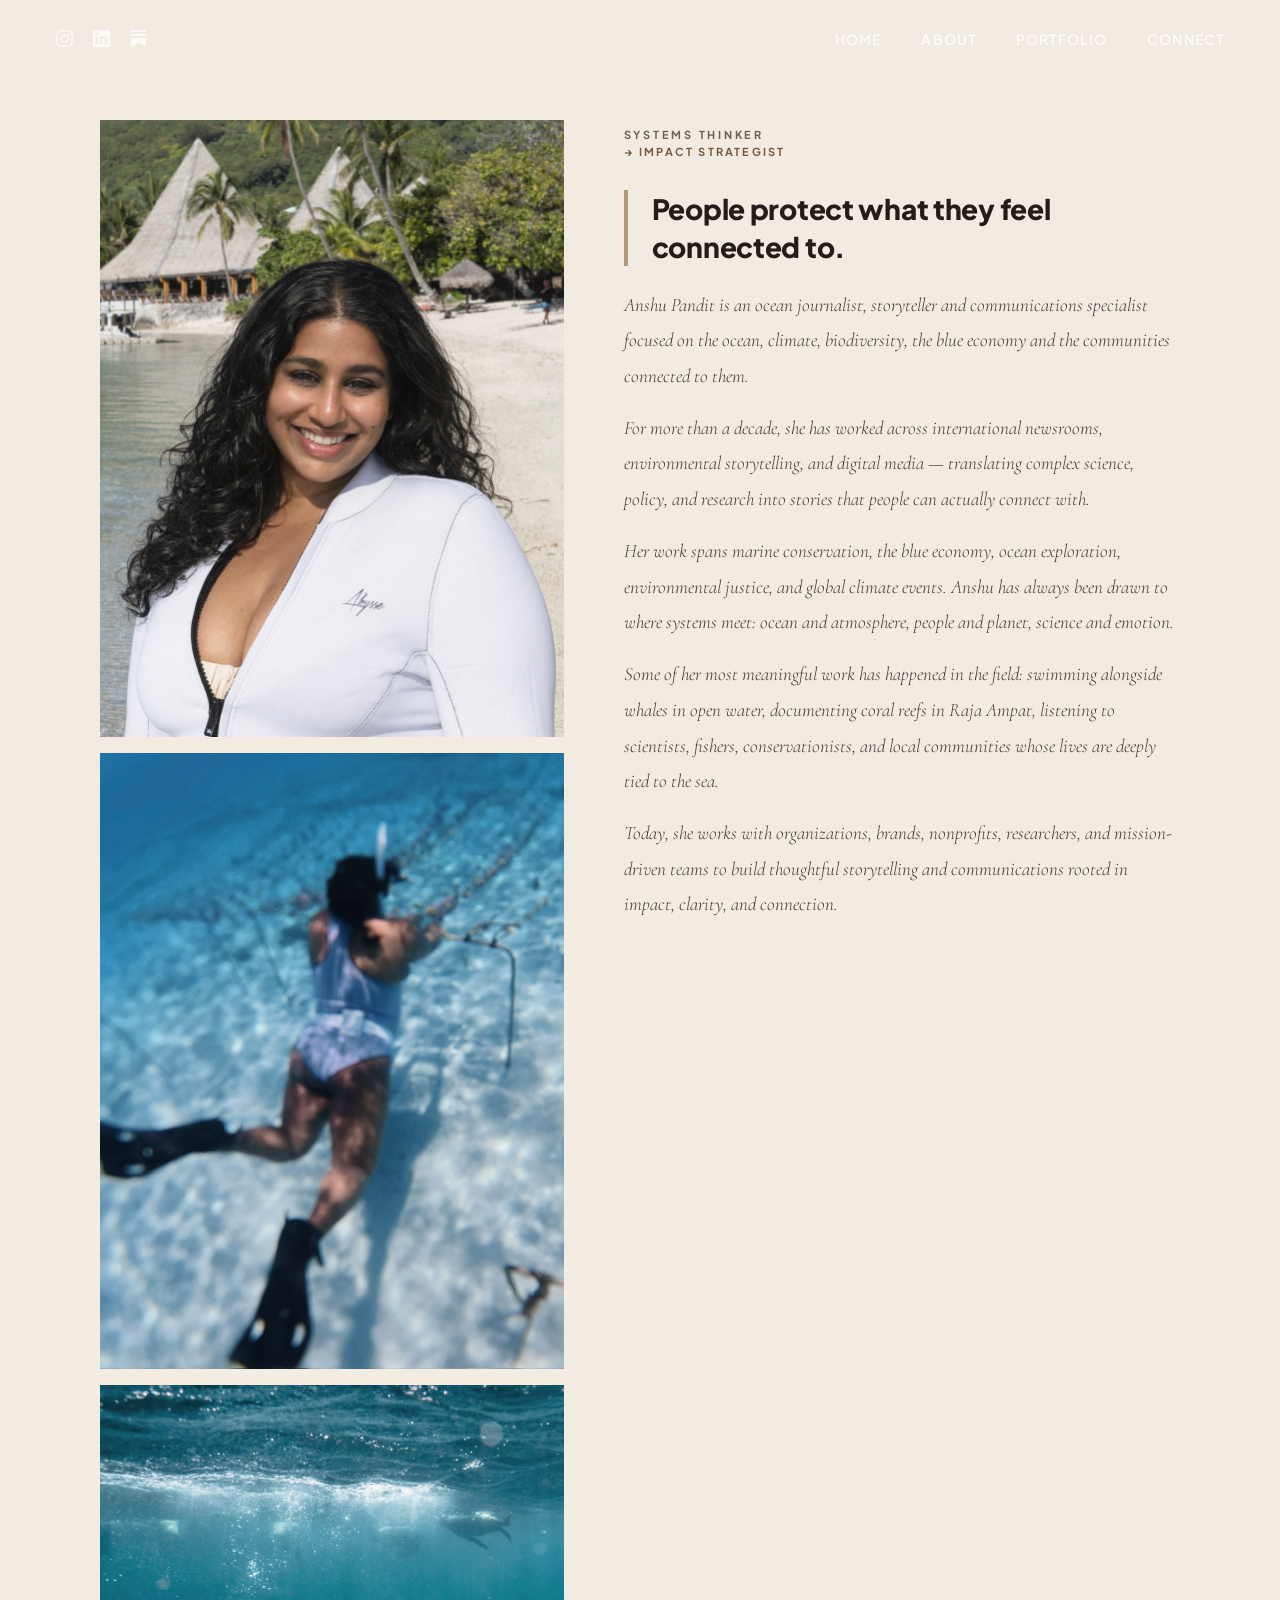
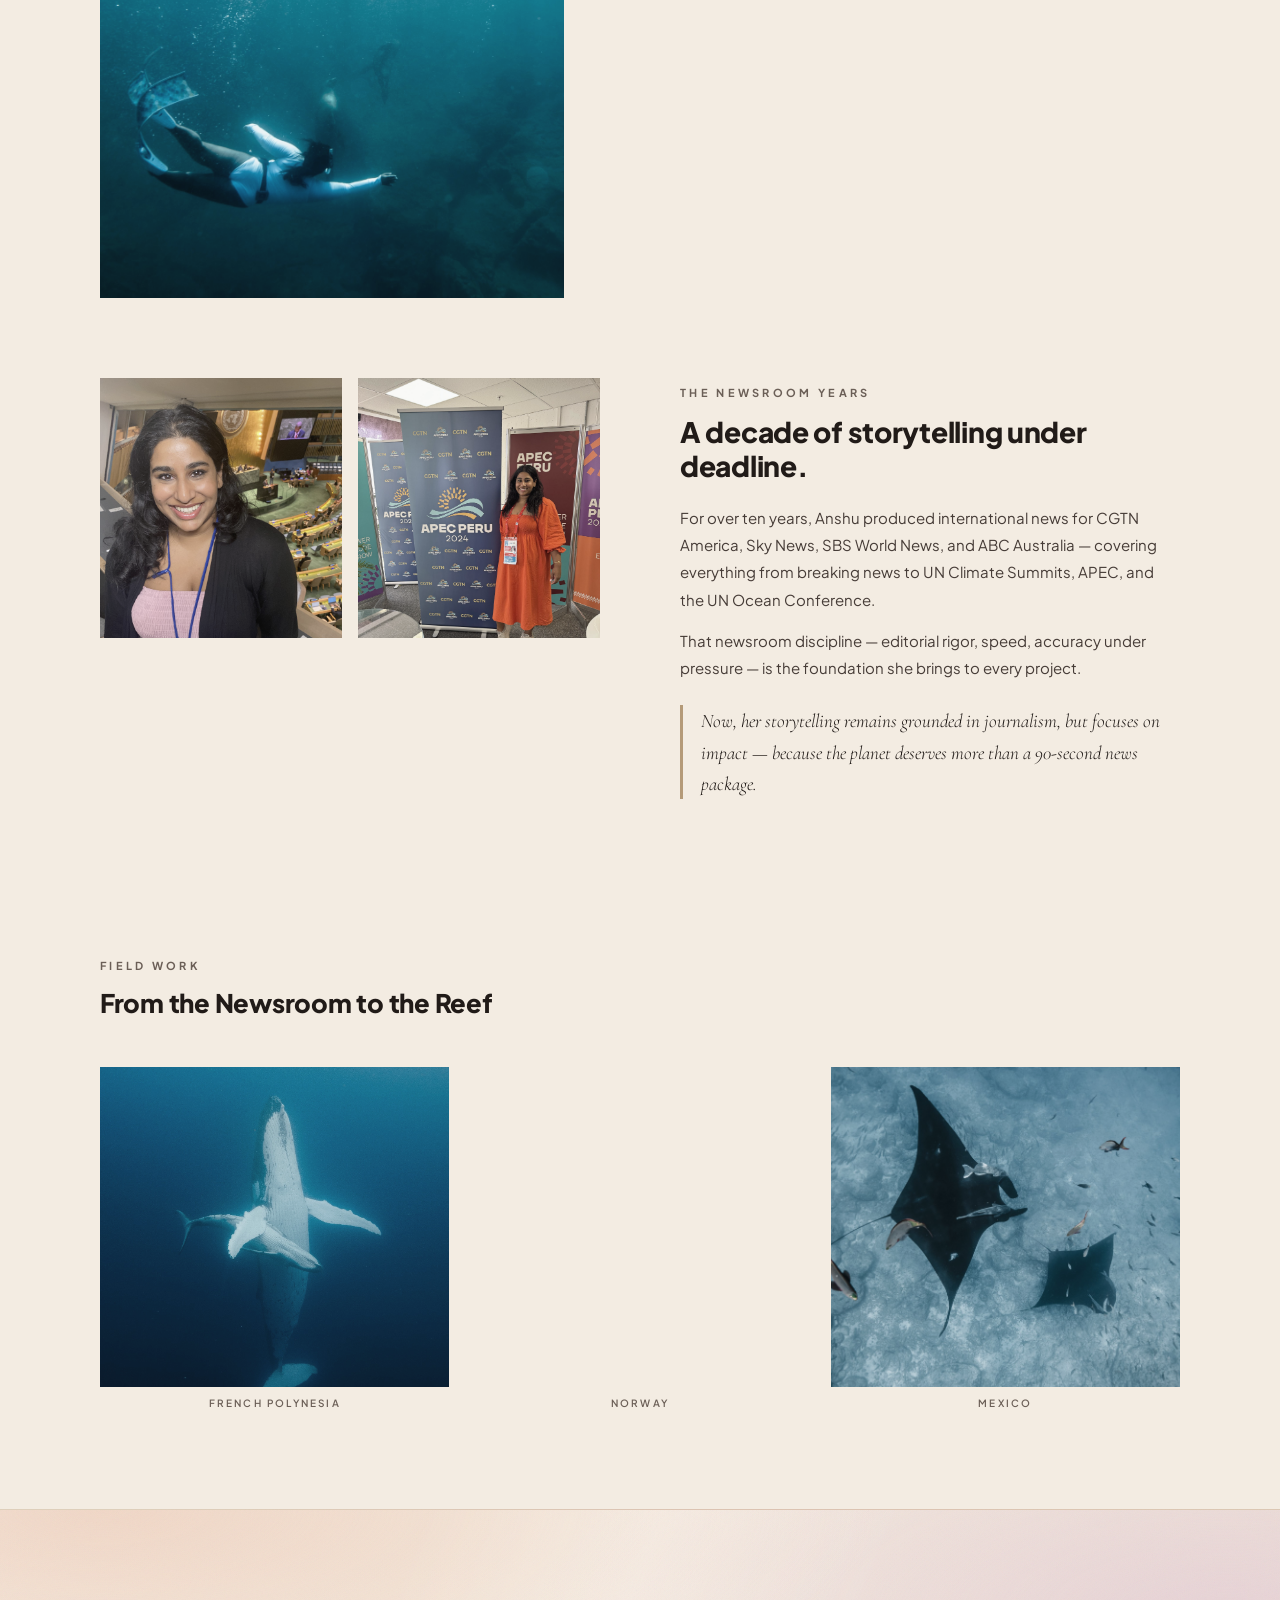
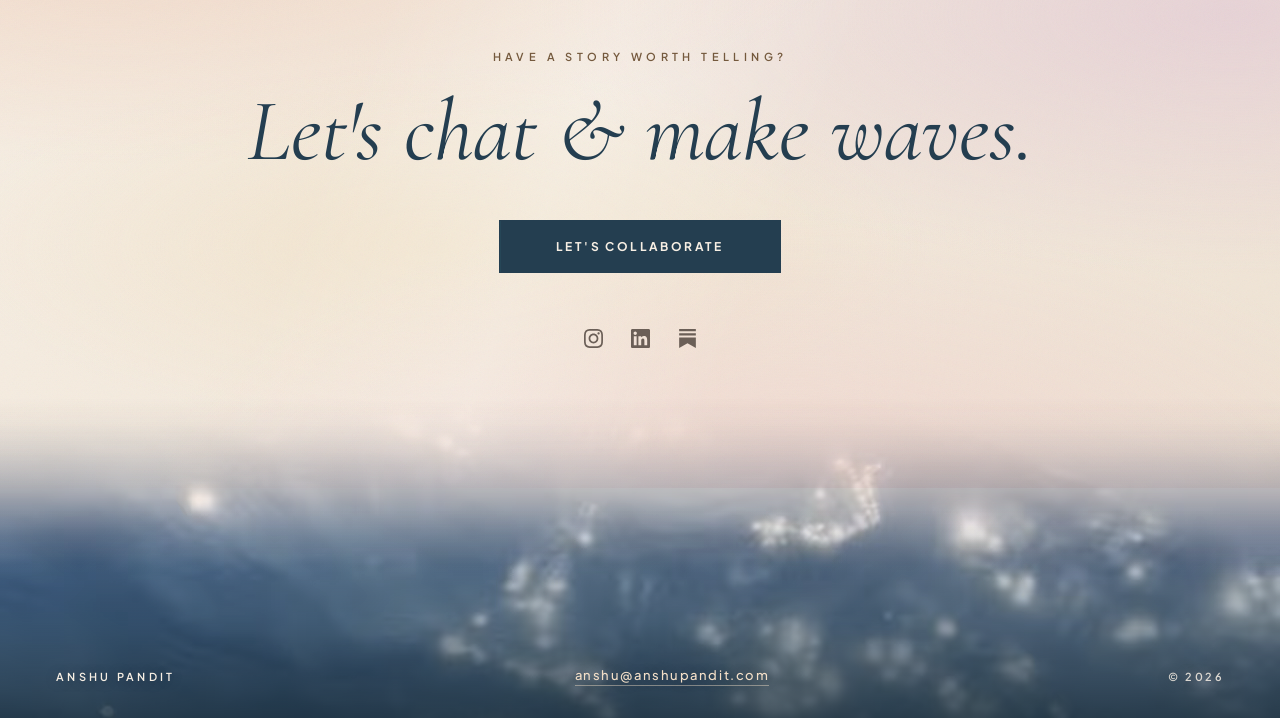
==== commit d1485924: "SEO/AEO: retitle pages, remove Twitter tags, expand Person schema, add sitemap/robots, improve alt t" ====
--- a/about.html
+++ b/about.html
@@ -3,28 +3,24 @@
 <head>
 <meta charset="UTF-8">
 <meta name="viewport" content="width=device-width, initial-scale=1.0">
-<title>About — Anshu Pandit</title>
+<title>About Anshu Pandit | Ocean Journalist &amp; Blue Economy Storyteller</title>
 <link rel="preconnect" href="https://fonts.googleapis.com">
 <link rel="preconnect" href="https://fonts.gstatic.com" crossorigin>
 <link href="https://fonts.googleapis.com/css2?family=Plus+Jakarta+Sans:wght@300;400;500;600;700;800&family=Cormorant:ital,wght@0,400;0,500;0,600;1,300;1,400;1,500&display=swap" rel="stylesheet">
 <link rel="stylesheet" href="src/styles/styles.css">
 <!-- SEO -->
-<meta name="description" content="About Anshu Pandit — ocean impact storyteller and award-winning broadcast journalist. A decade producing news for CGTN America, Sky News, and SBS, now telling the ocean stories that matter from French Polynesia to Norway.">
+<meta name="description" content="About Anshu Pandit: ocean journalist, storyteller and founder of Jungly Planet Media. A decade producing broadcast news for CGTN America, Sky News and SBS, now telling ocean, climate and blue economy stories.">
 <meta name="keywords" content="Anshu Pandit, ocean journalist, marine conservation storyteller, broadcast journalist, CGTN America, Sky News, SBS, UN climate summit, ocean communications, impact storytelling">
 <meta name="author" content="Anshu Pandit">
 <meta name="robots" content="index, follow">
 <link rel="canonical" href="https://anshupandit.com/about.html">
 <meta property="og:type" content="profile">
 <meta property="og:url" content="https://anshupandit.com/about.html">
-<meta property="og:title" content="About — Anshu Pandit">
-<meta property="og:description" content="A decade of broadcast journalism, now devoted to ocean impact storytelling across marine conservation, climate, and biodiversity.">
+<meta property="og:title" content="About Anshu Pandit | Ocean Journalist &amp; Blue Economy Storyteller">
+<meta property="og:description" content="About Anshu Pandit: ocean journalist, storyteller and founder of Jungly Planet Media. A decade producing broadcast news for CGTN America, Sky News and SBS, now telling ocean, climate and blue economy stories.">
 <meta property="og:image" content="https://anshupandit.com/src/assets/Current_Headhot_copy.png">
+<meta property="og:image:alt" content="Portrait of Anshu Pandit, ocean journalist and storyteller">
 <meta property="og:site_name" content="Anshu Pandit">
-<meta name="twitter:card" content="summary_large_image">
-<meta name="twitter:site" content="@anshupandit">
-<meta name="twitter:title" content="About — Anshu Pandit">
-<meta name="twitter:description" content="A decade of broadcast journalism, now devoted to ocean impact storytelling across marine conservation, climate, and biodiversity.">
-<meta name="twitter:image" content="https://anshupandit.com/src/assets/Current_Headhot_copy.png">
 <meta name="theme-color" content="#0D2B3E">
 <!-- Favicon -->
 <link rel="icon" type="image/x-icon" href="favicon.ico">
@@ -34,18 +30,39 @@
 <script type="application/ld+json">
 {
   "@context": "https://schema.org",
-  "@type": "Person",
-  "name": "Anshu Pandit",
-  "url": "https://anshupandit.com",
-  "jobTitle": "Ocean Impact Storyteller",
-  "description": "Ocean impact storyteller and journalist specializing in marine conservation, climate, and biodiversity communications.",
-  "knowsAbout": ["Ocean Conservation", "Marine Biodiversity", "Climate Communications", "Impact Storytelling", "Broadcast Journalism", "Environmental Journalism", "Ocean Policy", "Blue Economy"],
-  "sameAs": [
-    "https://instagram.com/anshupandit",
-    "https://www.linkedin.com/in/anshu-pandit/",
-    "https://junglyplanet.substack.com"
-  ],
-  "image": "https://anshupandit.com/src/assets/Current_Headhot_copy.png"
+  "@graph": [
+    {
+      "@type": "Person",
+      "@id": "https://anshupandit.com/#person",
+      "name": "Anshu Pandit",
+      "url": "https://anshupandit.com/",
+      "image": "https://anshupandit.com/src/assets/Current_Headhot_copy.png",
+      "jobTitle": "Ocean Journalist and Storyteller",
+      "description": "Ocean journalist, storyteller and communications specialist covering marine conservation, climate, biodiversity and the blue economy. Former broadcast journalist for CGTN America, Sky News and SBS.",
+      "worksFor": {"@id": "https://anshupandit.com/#org"},
+      "knowsAbout": ["Ocean journalism", "Ocean storytelling", "Blue economy communications", "Marine conservation", "Marine biodiversity", "Climate communications", "Impact storytelling", "Broadcast journalism", "Environmental journalism", "Ocean policy"],
+      "sameAs": [
+        "https://instagram.com/anshupandit",
+        "https://www.linkedin.com/in/anshu-pandit/",
+        "https://junglyplanet.substack.com"
+      ]
+    },
+    {
+      "@type": "Organization",
+      "@id": "https://anshupandit.com/#org",
+      "name": "Jungly Planet Media",
+      "founder": {"@id": "https://anshupandit.com/#person"},
+      "url": "https://anshupandit.com/"
+    },
+    {
+      "@type": "WebSite",
+      "@id": "https://anshupandit.com/#website",
+      "url": "https://anshupandit.com/",
+      "name": "Anshu Pandit",
+      "description": "Portfolio of ocean journalist and storyteller Anshu Pandit.",
+      "publisher": {"@id": "https://anshupandit.com/#person"}
+    }
+  ]
 }
 </script>
 <style>
@@ -388,7 +405,7 @@
     <a href="https://junglyplanet.substack.com" target="_blank" aria-label="Substack"><svg viewBox="0 0 24 24"><path d="M22.539 8.242H1.46V5.406h21.08v2.836zM1.46 10.812V24L12 18.11 22.54 24V10.812H1.46zM22.54 0H1.46v2.836h21.08V0z"/></svg></a>
   </div>
   <ul class="nav-links">
-    <li><a href="index.html">Home</a></li>
+    <li><a href="/">Home</a></li>
     <li><a href="about.html" class="active">About</a></li>
     <li><a href="portfolio.html">Portfolio</a></li>
     <li><a href="connect.html">Connect</a></li>
@@ -401,7 +418,7 @@
 <!-- MOBILE MENU -->
 <div class="mobile-menu" id="mobile-menu">
   <ul class="mobile-menu-links">
-    <li><a href="index.html">Home</a></li>
+    <li><a href="/">Home</a></li>
     <li><a href="about.html" class="active">About</a></li>
     <li><a href="portfolio.html">Portfolio</a></li>
     <li><a href="connect.html">Connect</a></li>
@@ -413,7 +430,7 @@
   </div>
 </div>
 
-<h1 class="sr-only">About Anshu Pandit, ocean storyteller, journalist and content creator</h1>
+<h1 class="sr-only">About Anshu Pandit: ocean journalist, ocean storyteller and blue economy communicator</h1>
 
 <!-- COLLAGE + BIO -->
 <div class="about-collage fade-in">
@@ -421,13 +438,13 @@
     <!-- Left: stacked images -->
     <div class="collage-left">
       <div class="collage-img-wrap">
-        <img src="src/assets/Current_Headhot_copy.png" alt="Anshu Pandit">
+        <img src="src/assets/Current_Headhot_copy.png" alt="Portrait of Anshu Pandit, ocean journalist and storyteller">
       </div>
       <div class="collage-img-wrap">
-        <img src="src/assets/About_2.jpg" alt="Freediving">
+        <img src="src/assets/About_2.jpg" alt="Anshu Pandit freediving in open water while reporting on the ocean">
       </div>
       <div class="collage-img-wrap">
-        <img src="src/assets/About_1.png" alt="Freediving with sea lions">
+        <img src="src/assets/About_1.png" alt="Anshu Pandit freediving alongside sea lions">
       </div>
     </div>
     <!-- Right: bio text -->
@@ -436,7 +453,7 @@
       <span class="systems-arrow">→ Impact Strategist</span>
       <div class="about-pull-quote">People protect what they feel connected to.</div>
       <br>
-      <p class="about-body-text">Anshu Pandit is a storyteller, communications specialist, and journalist focused on ocean, climate, biodiversity, and the communities connected to them.</p>
+      <p class="about-body-text">Anshu Pandit is an ocean journalist, storyteller and communications specialist focused on the ocean, climate, biodiversity, the blue economy and the communities connected to them.</p>
       <p class="about-body-text">For more than a decade, she has worked across international newsrooms, environmental storytelling, and digital media — translating complex science, policy, and research into stories that people can actually connect with.</p>
       <p class="about-body-text">Her work spans marine conservation, the blue economy, ocean exploration, environmental justice, and global climate events. Anshu has always been drawn to where systems meet: ocean and atmosphere, people and planet, science and emotion.</p>
       <p class="about-body-text">Some of her most meaningful work has happened in the field: swimming alongside whales in open water, documenting coral reefs in Raja Ampat, listening to scientists, fishers, conservationists, and local communities whose lives are deeply tied to the sea.</p>
@@ -451,7 +468,7 @@
   <span class="systems-label">Systems Thinker</span>
   <span class="systems-arrow">→ Impact Strategist</span>
   <div class="about-pull-quote">People protect what they feel connected to.</div>
-  <p class="about-body-text">Anshu Pandit is a storyteller, communications specialist, and journalist focused on ocean, climate, biodiversity, and the communities connected to them.</p>
+  <p class="about-body-text">Anshu Pandit is an ocean journalist, storyteller and communications specialist focused on the ocean, climate, biodiversity, the blue economy and the communities connected to them.</p>
   <p class="about-body-text">For more than a decade, she has worked across international newsrooms, environmental storytelling, and digital media — translating complex science, policy, and research into stories that people can actually connect with.</p>
   <p class="about-body-text">Her work spans marine conservation, the blue economy, ocean exploration, environmental justice, and global climate events. Anshu has always been drawn to where systems meet: ocean and atmosphere, people and planet, science and emotion.</p>
   <p class="about-body-text">Some of her most meaningful work has happened in the field: swimming alongside whales in open water, documenting coral reefs in Raja Ampat, listening to scientists, fishers, conservationists, and local communities whose lives are deeply tied to the sea.</p>
@@ -462,8 +479,8 @@
 <div class="journalism-section fade-in">
   <div class="journalism-inner">
     <div class="journalism-photos">
-      <img src="src/assets/News_pic_1.jpg" alt="Anshu at UNGA" class="journalism-img">
-      <img src="src/assets/News_Pic_2.jpg" alt="Anshu at APEC" class="journalism-img">
+      <img src="src/assets/News_pic_1.jpg" alt="Anshu Pandit reporting at the United Nations General Assembly" class="journalism-img">
+      <img src="src/assets/News_Pic_2.jpg" alt="Anshu Pandit reporting at the APEC summit" class="journalism-img">
     </div>
     <div class="journalism-copy">
       <span class="section-label">The Newsroom Years</span>
@@ -481,11 +498,11 @@
   <span class="section-label">Field Work</span>
   <h3 class="fieldwork-heading">From the Newsroom to the Reef</h3>
   <div class="fieldwork-grid">
-    <div><img src="src/assets/French_Polynesia.jpeg" alt="French Polynesia" class="fieldwork-img"><p class="fieldwork-caption">French Polynesia</p></div>
+    <div><img src="src/assets/French_Polynesia.jpeg" alt="Ocean storytelling fieldwork in French Polynesia" class="fieldwork-img"><p class="fieldwork-caption">French Polynesia</p></div>
     <div><video class="fieldwork-video" autoplay muted loop playsinline>
       <source src="src/assets/Norway_Middle_Shot.mp4" type="video/mp4">
     </video><p class="fieldwork-caption">Norway</p></div>
-    <div><img src="src/assets/Baja.jpg" alt="Mexico" class="fieldwork-img"><p class="fieldwork-caption">Mexico</p></div>
+    <div><img src="src/assets/Baja.jpg" alt="Marine conservation fieldwork in Baja, Mexico" class="fieldwork-img"><p class="fieldwork-caption">Mexico</p></div>
   </div>
 </div>
 
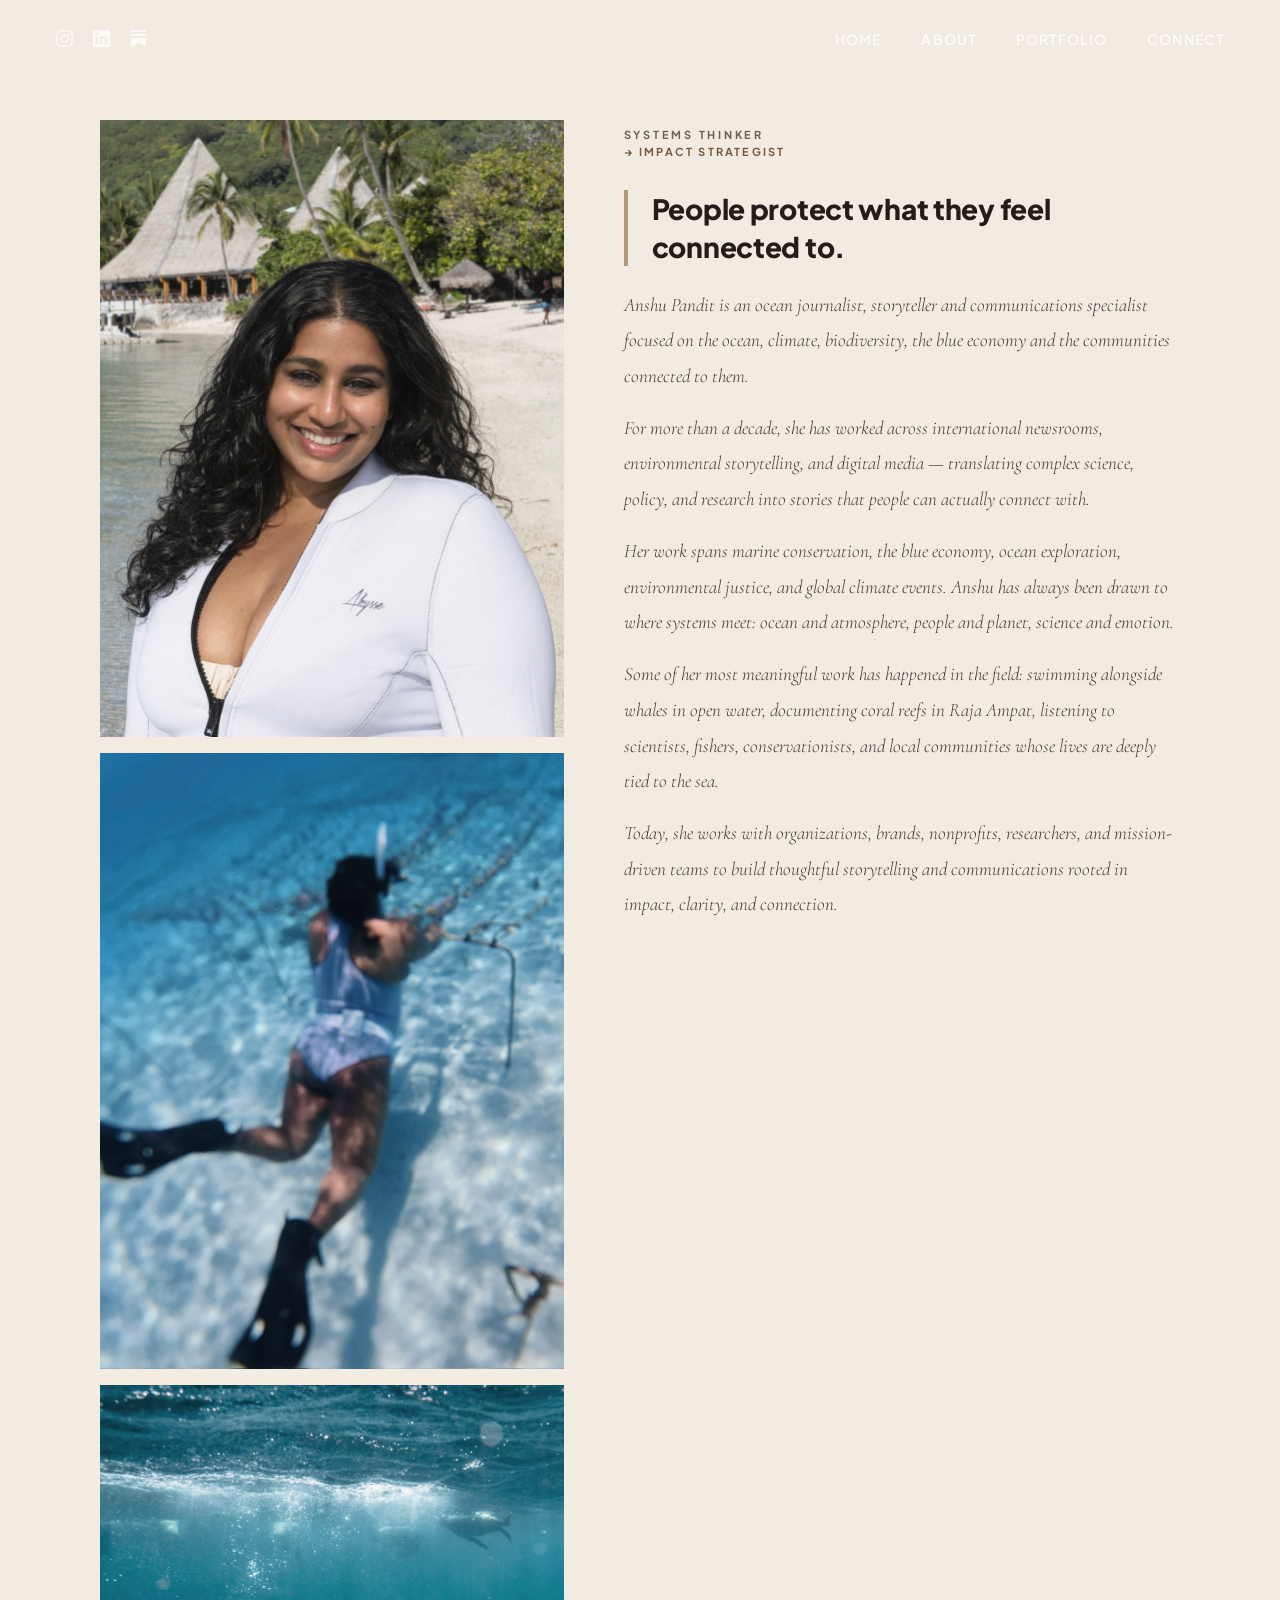
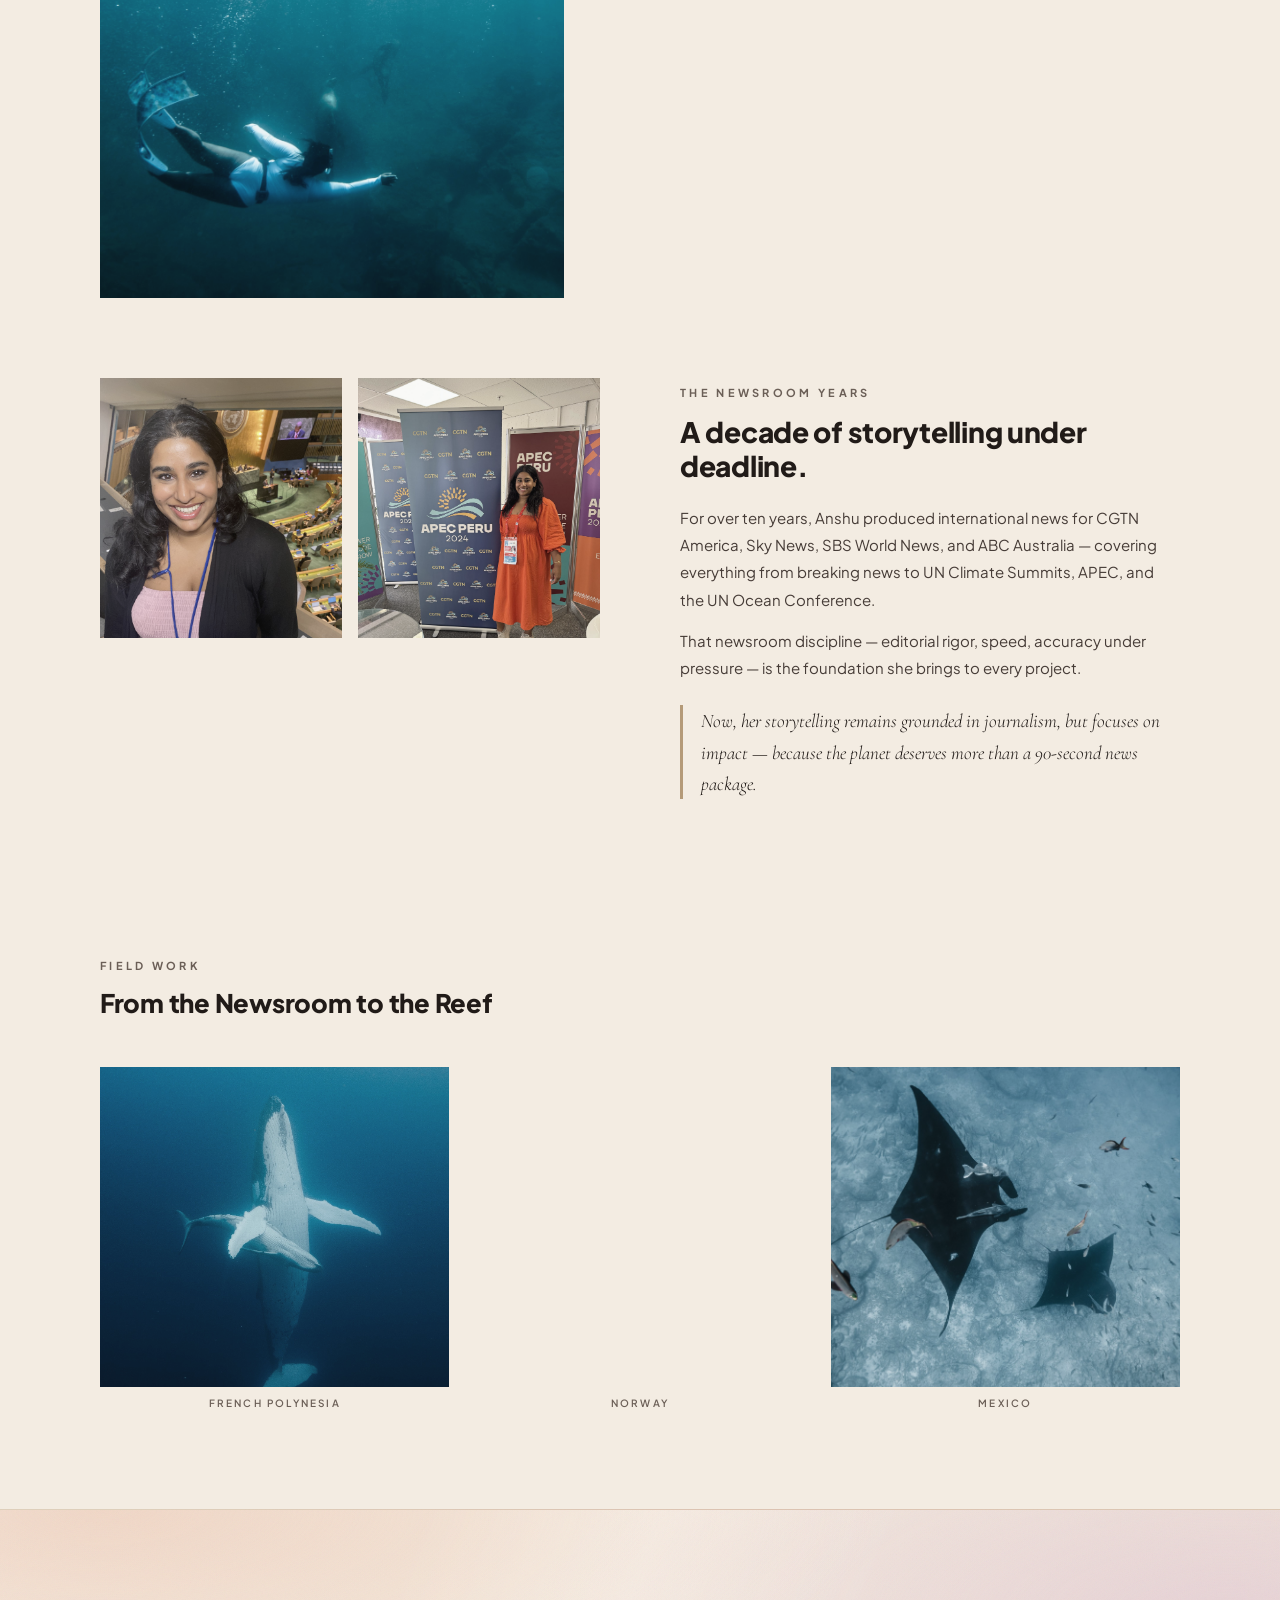
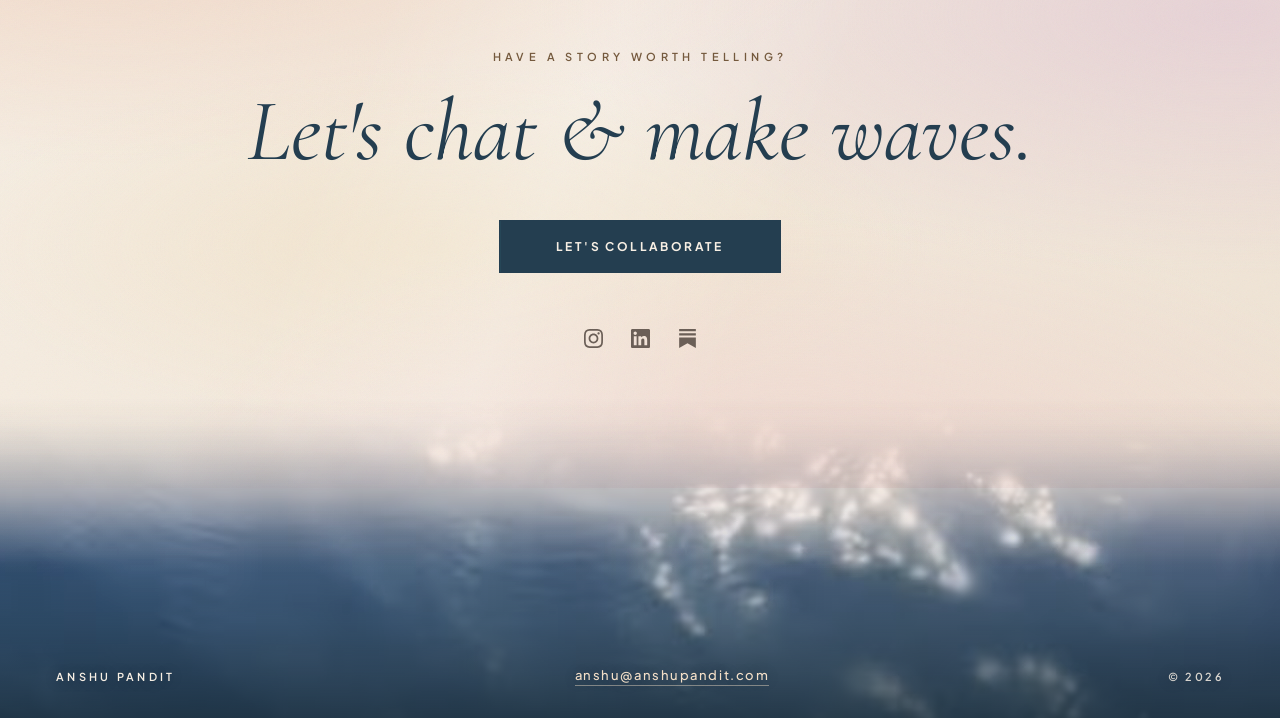
==== commit dcd79be7: "Update home and about page titles Co-Authored-By: Claude Sonnet 5.5 <noreply@anthropic.com> Claude-S" ====
--- a/about.html
+++ b/about.html
@@ -3,7 +3,7 @@
 <head>
 <meta charset="UTF-8">
 <meta name="viewport" content="width=device-width, initial-scale=1.0">
-<title>About Anshu Pandit | Ocean Journalist &amp; Blue Economy Storyteller</title>
+<title>About Anshu Pandit | Ocean, Climate &amp; Blue Economy</title>
 <link rel="preconnect" href="https://fonts.googleapis.com">
 <link rel="preconnect" href="https://fonts.gstatic.com" crossorigin>
 <link href="https://fonts.googleapis.com/css2?family=Plus+Jakarta+Sans:wght@300;400;500;600;700;800&family=Cormorant:ital,wght@0,400;0,500;0,600;1,300;1,400;1,500&display=swap" rel="stylesheet">
@@ -16,7 +16,7 @@
 <link rel="canonical" href="https://anshupandit.com/about.html">
 <meta property="og:type" content="profile">
 <meta property="og:url" content="https://anshupandit.com/about.html">
-<meta property="og:title" content="About Anshu Pandit | Ocean Journalist &amp; Blue Economy Storyteller">
+<meta property="og:title" content="About Anshu Pandit | Ocean, Climate &amp; Blue Economy">
 <meta property="og:description" content="About Anshu Pandit: ocean journalist, storyteller and founder of Jungly Planet Media. A decade producing broadcast news for CGTN America, Sky News and SBS, now telling ocean, climate and blue economy stories.">
 <meta property="og:image" content="https://anshupandit.com/src/assets/Current_Headhot_copy.png">
 <meta property="og:image:alt" content="Portrait of Anshu Pandit, ocean journalist and storyteller">
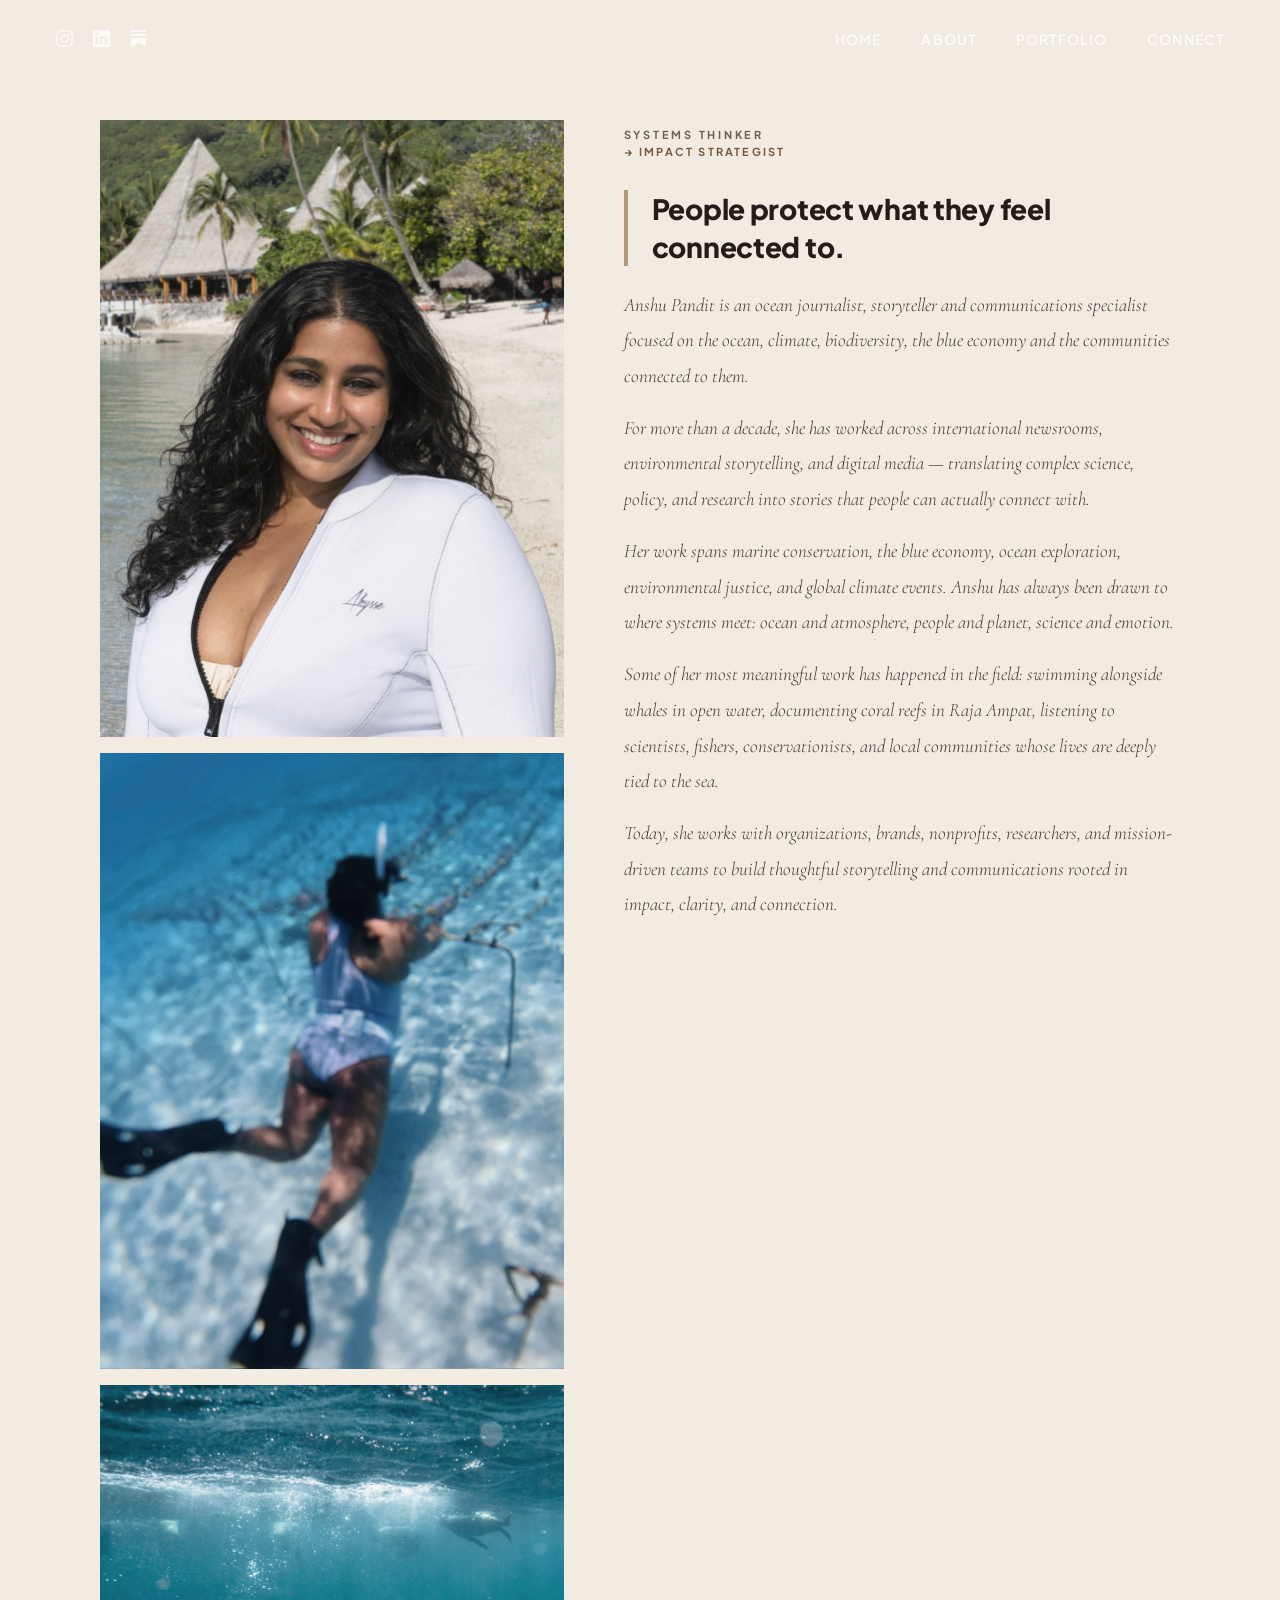
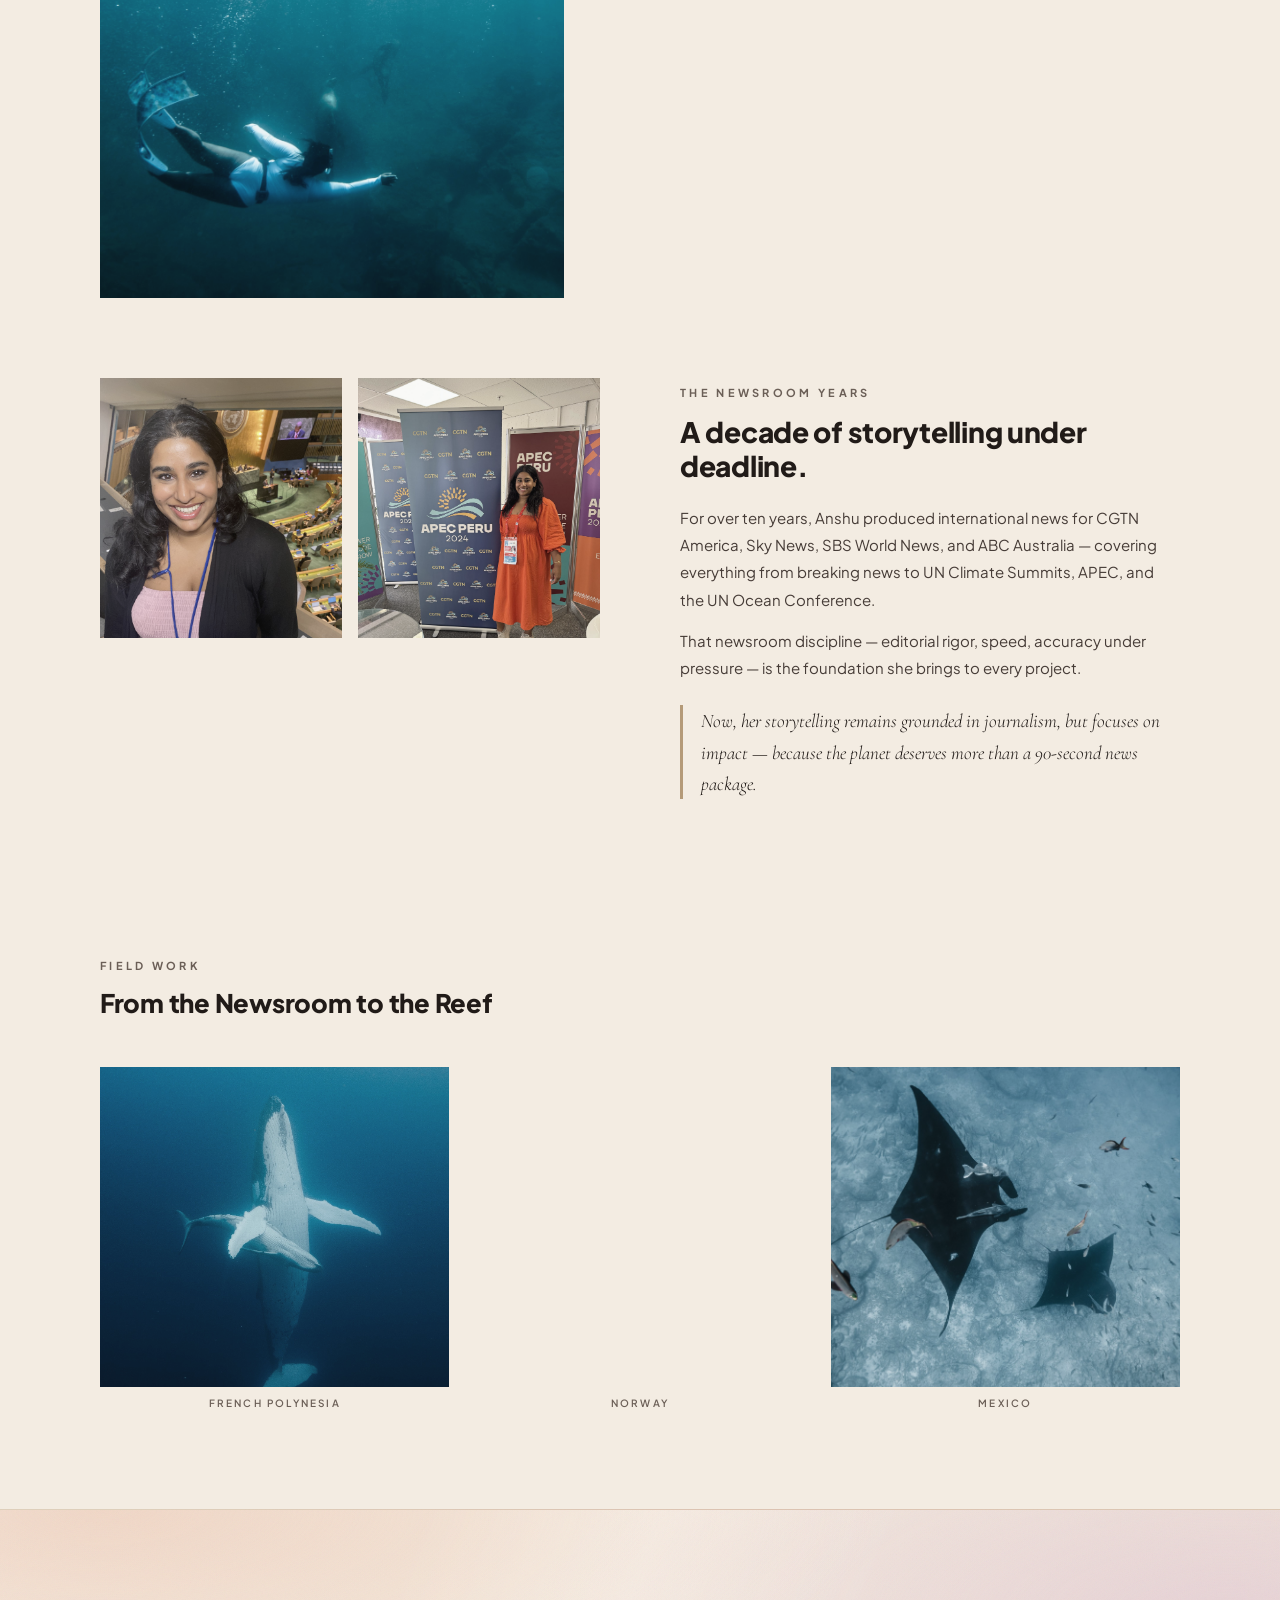
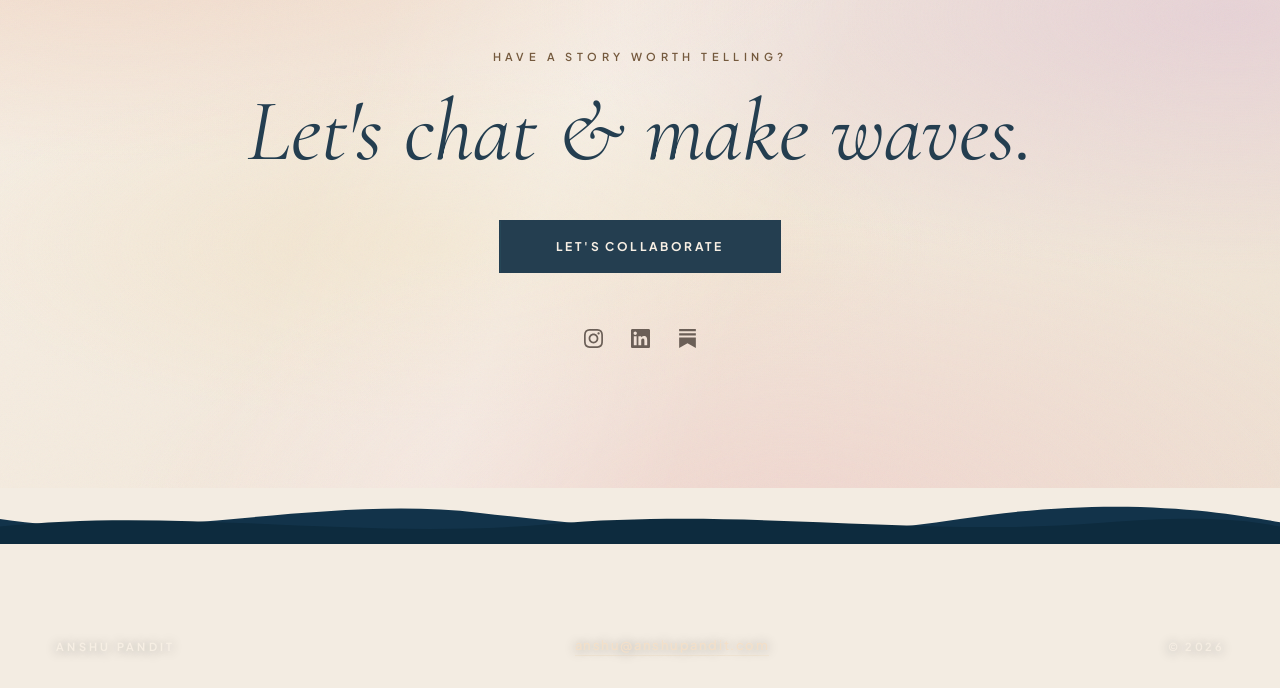
==== commit 1adadd52: "Footer: replace water video with clean SVG wave edge over deep ocean blue Co-Authored-By: Claude Son" ====
--- a/about.html
+++ b/about.html
@@ -523,22 +523,13 @@
 </section>
 
 <footer class="site-footer">
-  <video class="footer-water" autoplay muted loop playsinline preload="metadata" poster="src/assets/footer_water_poster.jpg" aria-hidden="true">
-    <source src="src/assets/footer_water.mp4" type="video/mp4">
-    <source src="src/assets/footer_water.webm" type="video/webm">
-  </video>
-  <div class="footer-tint" aria-hidden="true"></div>
+  <svg class="footer-wave" viewBox="0 0 1440 90" preserveAspectRatio="none" aria-hidden="true"><path d="M0,50 C180,90 360,10 540,40 C720,70 900,90 1080,50 C1260,10 1380,40 1440,55 L1440,90 L0,90 Z" fill="#12334A"/><path d="M0,62 C200,30 400,85 620,58 C840,31 1040,80 1240,56 C1340,44 1400,50 1440,62 L1440,90 L0,90 Z" fill="#0D2B3E"/></svg>
   <div class="site-footer-inner">
     <span class="site-footer-name">Anshu Pandit</span>
     <a href="mailto:anshu@anshupandit.com">anshu@anshupandit.com</a>
     <span>&copy; 2026</span>
   </div>
 </footer>
-<script>
-  if (window.matchMedia('(prefers-reduced-motion: reduce)').matches) {
-    document.querySelectorAll('.footer-water').forEach(v => { v.removeAttribute('autoplay'); v.pause(); });
-  }
-</script>
 
 
 <script>
--- a/src/styles/styles.css
+++ b/src/styles/styles.css
@@ -304,29 +304,18 @@
 .site-footer {
   position: relative;
   z-index: 4;
-  margin-top: -90px;            /* the pearl section dissolves into the sea */
-  height: 320px;
+  margin-top: 0;
+  height: 200px;
   overflow: hidden;
-  font-family: var(--font-heading);
-}
-
-.footer-water {
-  position: absolute; inset: 0;
-  width: 100%; height: 100%;
-  object-fit: cover;
-  object-position: center 40%;
-  filter: saturate(0.9) brightness(0.95);
-  -webkit-mask-image: linear-gradient(to bottom, rgba(0,0,0,0) 0%, rgba(0,0,0,0.04) 8%, rgba(0,0,0,0.16) 16%, rgba(0,0,0,0.38) 25%, rgba(0,0,0,0.66) 34%, rgba(0,0,0,0.88) 43%, #000 52%);
-          mask-image: linear-gradient(to bottom, rgba(0,0,0,0) 0%, rgba(0,0,0,0.04) 8%, rgba(0,0,0,0.16) 16%, rgba(0,0,0,0.38) 25%, rgba(0,0,0,0.66) 34%, rgba(0,0,0,0.88) 43%, #000 52%);
-}
-
-/* warm the water toward the pearl palette and deepen it where the text sits */
-.footer-tint {
-  position: absolute; inset: 0;
-  pointer-events: none;
-  background:
-    linear-gradient(to bottom, rgba(236,198,178,0) 0%, rgba(236,198,178,0.18) 30%, rgba(236,198,178,0) 55%),
-    linear-gradient(to bottom, rgba(36,62,80,0) 35%, rgba(36,62,80,0.45) 70%, rgba(26,46,60,0.82) 100%);
+  background: linear-gradient(to bottom, var(--nacre) 0, var(--nacre) 55px, #0D2B3E 55px);
+  font-family: var(--font-heading);
+}
+
+.footer-wave {
+  position: absolute; left: 0; right: 0; top: 0;
+  width: 100%; height: 56px;
+  display: block;
+  background: transparent;
 }
 
 .site-footer-inner {
@@ -361,7 +350,7 @@
 .site-footer a:hover { color: #FFFFFF; border-color: rgba(255,255,255,0.85); }
 
 @media (max-width: 900px) {
-  .site-footer { margin-top: -70px; height: 280px; }
+  .site-footer { height: 220px; }
   .site-footer-inner { flex-direction: column; text-align: center; padding: 0 24px 28px; gap: 12px; }
 }
 
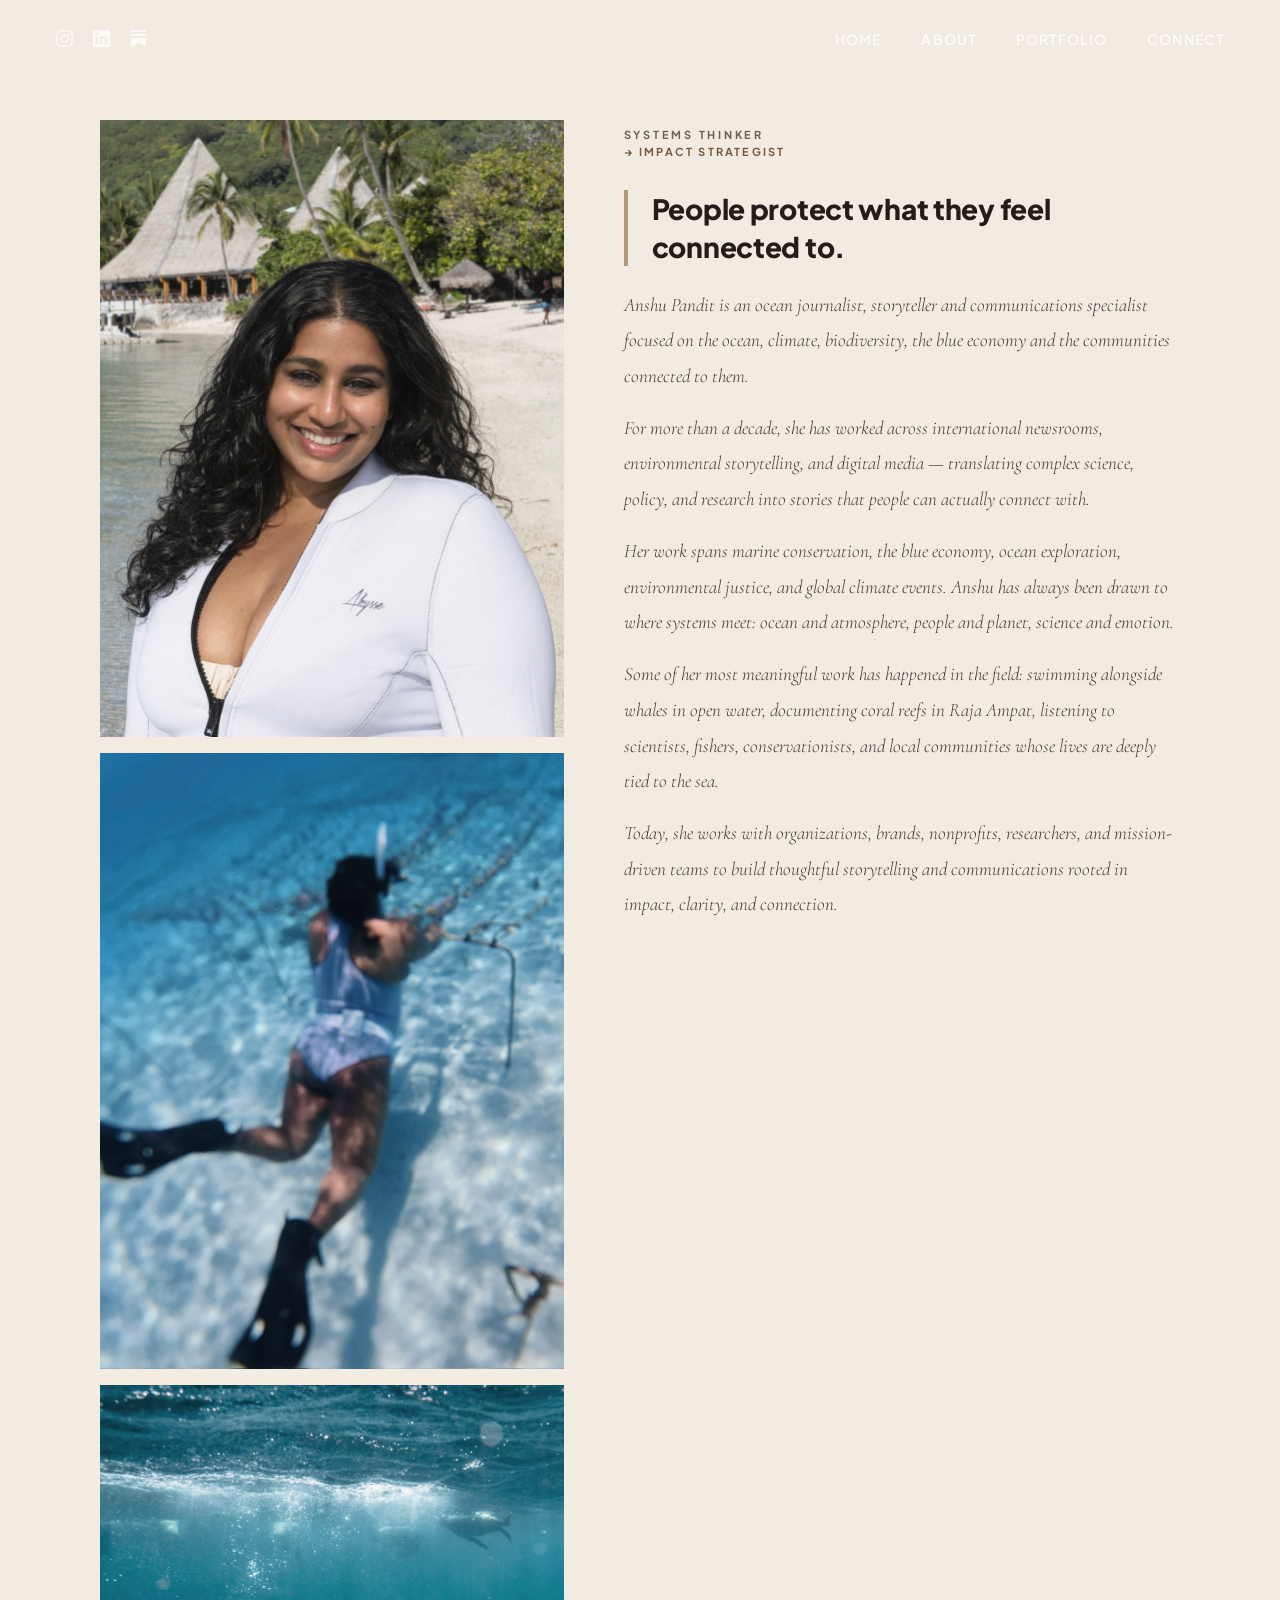
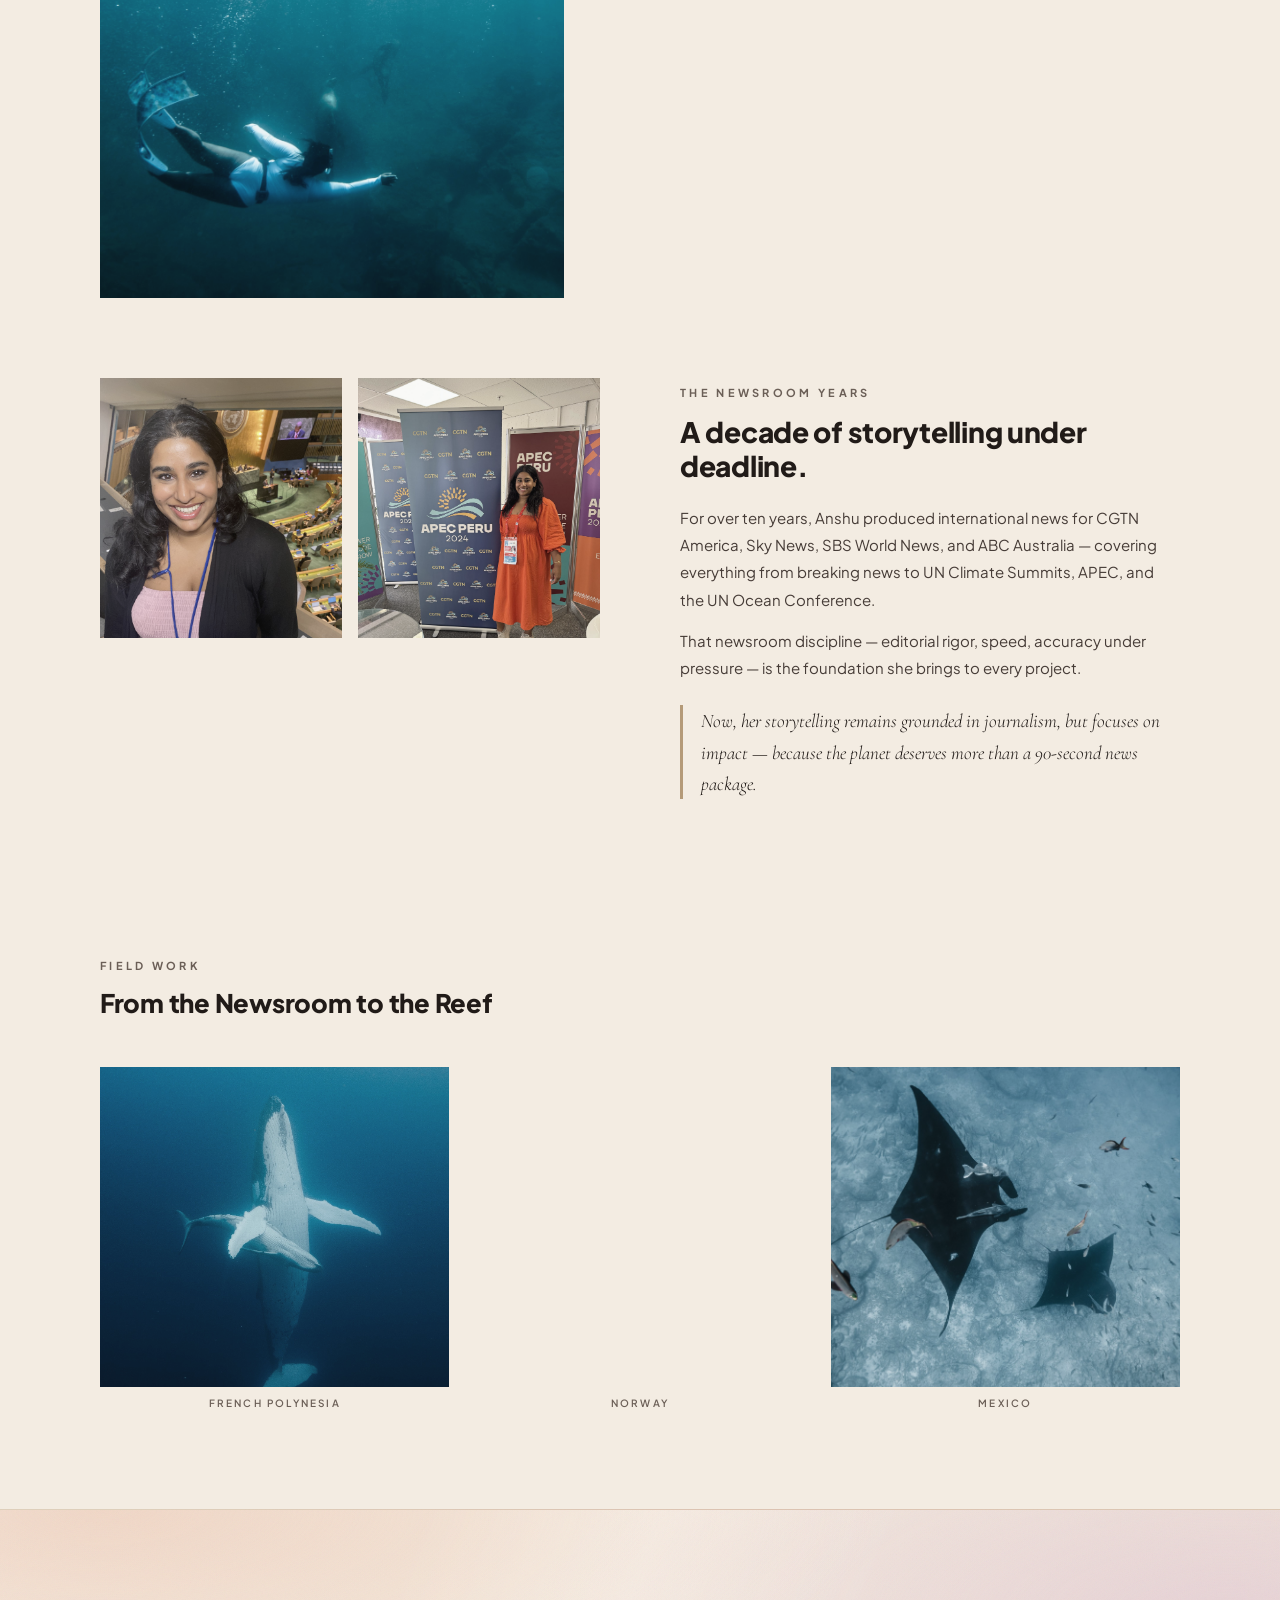
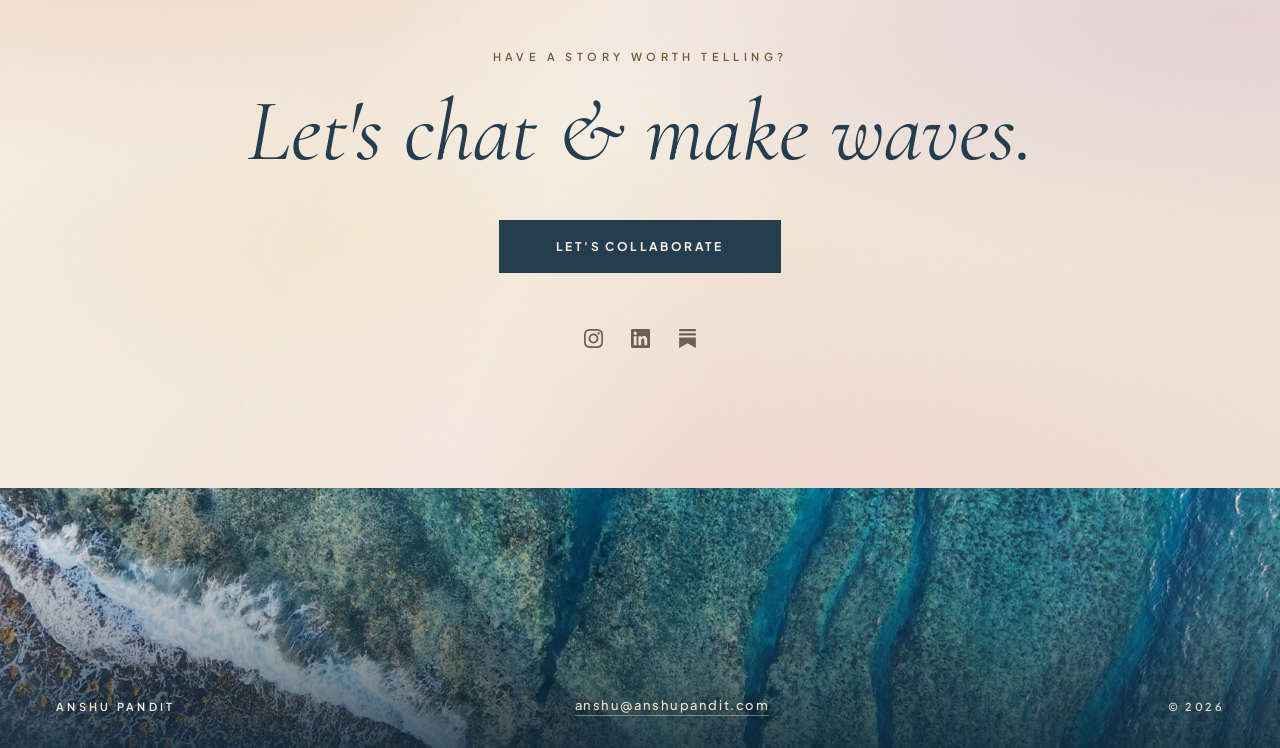
==== commit e0267e02: "Footer: aerial reef photo with tint replaces SVG wave Co-Authored-By: Claude Sonnet 5.5 <noreply@ant" ====
--- a/about.html
+++ b/about.html
@@ -523,7 +523,7 @@
 </section>
 
 <footer class="site-footer">
-  <svg class="footer-wave" viewBox="0 0 1440 90" preserveAspectRatio="none" aria-hidden="true"><path d="M0,50 C180,90 360,10 540,40 C720,70 900,90 1080,50 C1260,10 1380,40 1440,55 L1440,90 L0,90 Z" fill="#12334A"/><path d="M0,62 C200,30 400,85 620,58 C840,31 1040,80 1240,56 C1340,44 1400,50 1440,62 L1440,90 L0,90 Z" fill="#0D2B3E"/></svg>
+  
   <div class="site-footer-inner">
     <span class="site-footer-name">Anshu Pandit</span>
     <a href="mailto:anshu@anshupandit.com">anshu@anshupandit.com</a>
--- a/src/styles/styles.css
+++ b/src/styles/styles.css
@@ -305,17 +305,13 @@
   position: relative;
   z-index: 4;
   margin-top: 0;
-  height: 200px;
+  height: 260px;
   overflow: hidden;
-  background: linear-gradient(to bottom, var(--nacre) 0, var(--nacre) 55px, #0D2B3E 55px);
-  font-family: var(--font-heading);
-}
-
-.footer-wave {
-  position: absolute; left: 0; right: 0; top: 0;
-  width: 100%; height: 56px;
-  display: block;
-  background: transparent;
+  background:
+    linear-gradient(to bottom, rgba(10,36,52,0.05) 0%, rgba(10,36,52,0.35) 55%, rgba(10,36,52,0.78) 100%),
+    url('../assets/footer_reef.jpg') center 60% / cover no-repeat;
+  background-color: #0D2B3E;
+  font-family: var(--font-heading);
 }
 
 .site-footer-inner {
@@ -350,7 +346,7 @@
 .site-footer a:hover { color: #FFFFFF; border-color: rgba(255,255,255,0.85); }
 
 @media (max-width: 900px) {
-  .site-footer { height: 220px; }
+  .site-footer { height: 240px; background-position: center, 22% 60%; }
   .site-footer-inner { flex-direction: column; text-align: center; padding: 0 24px 28px; gap: 12px; }
 }
 
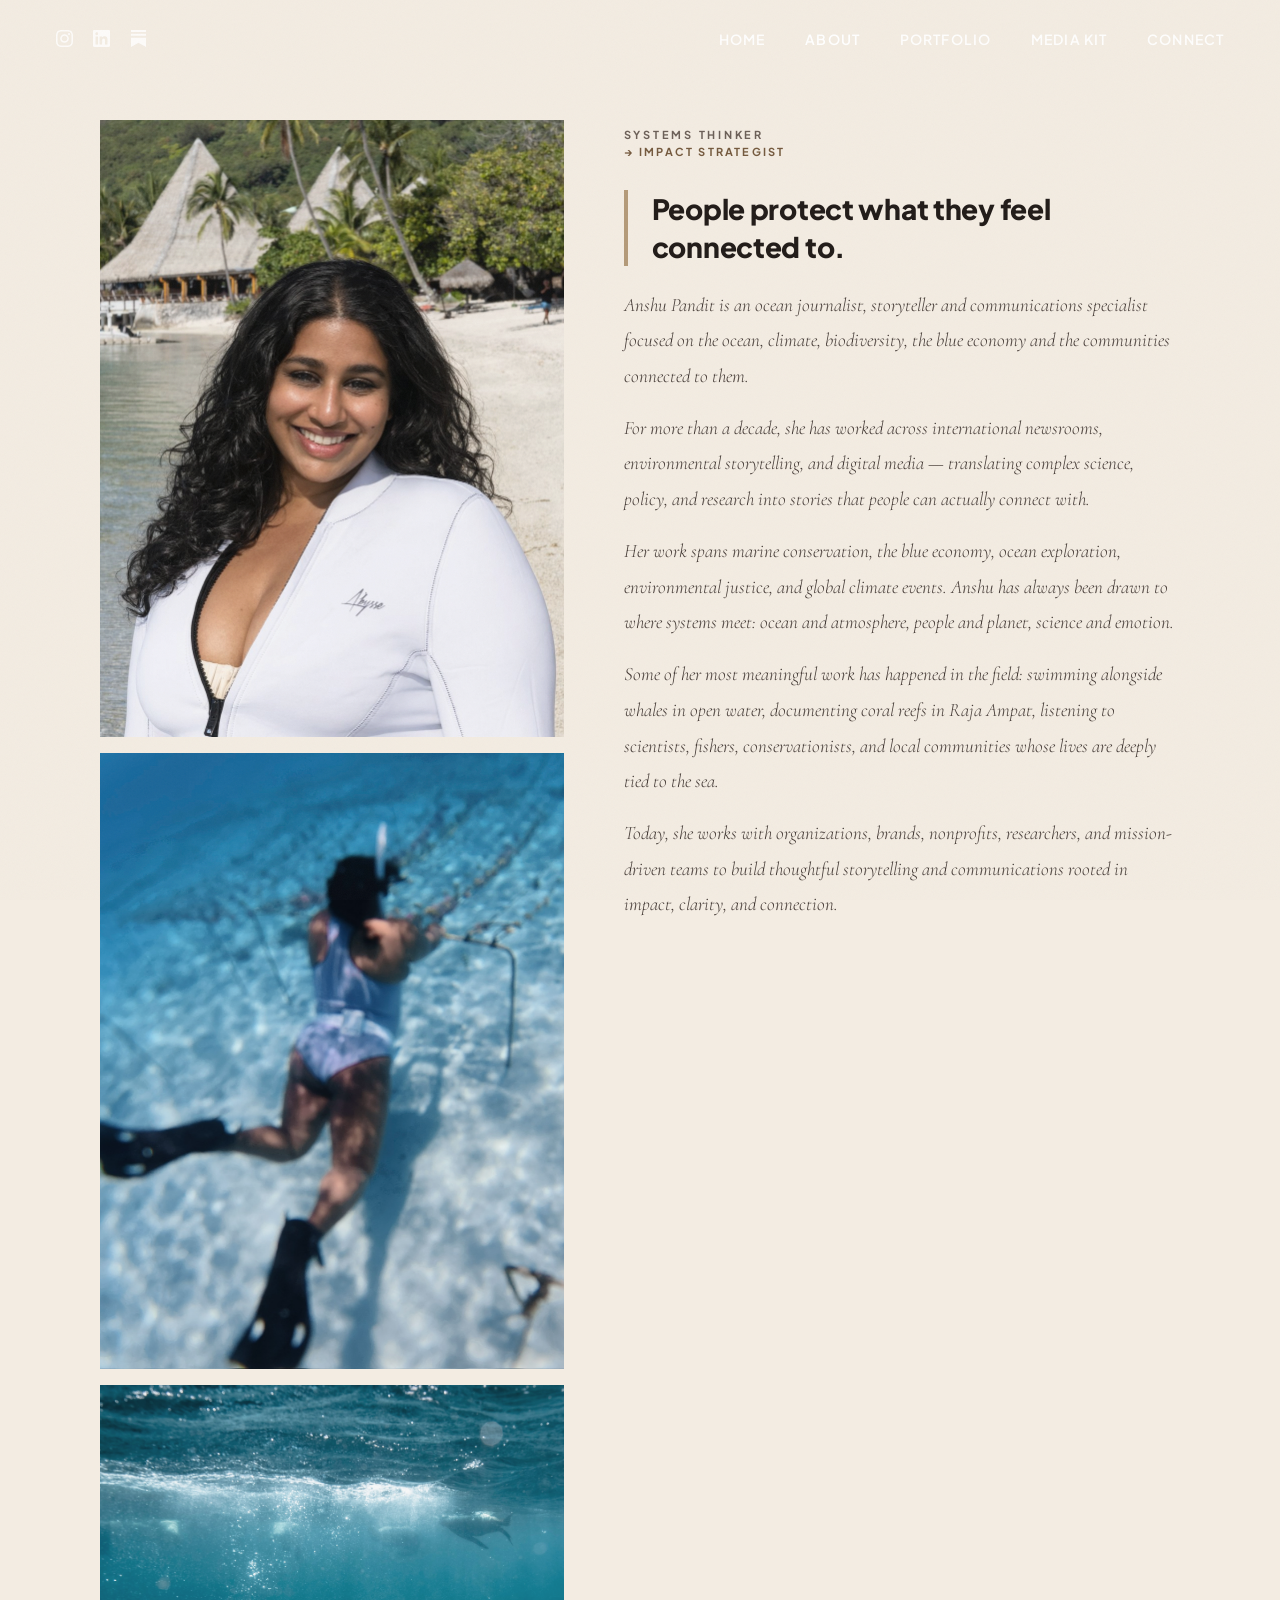
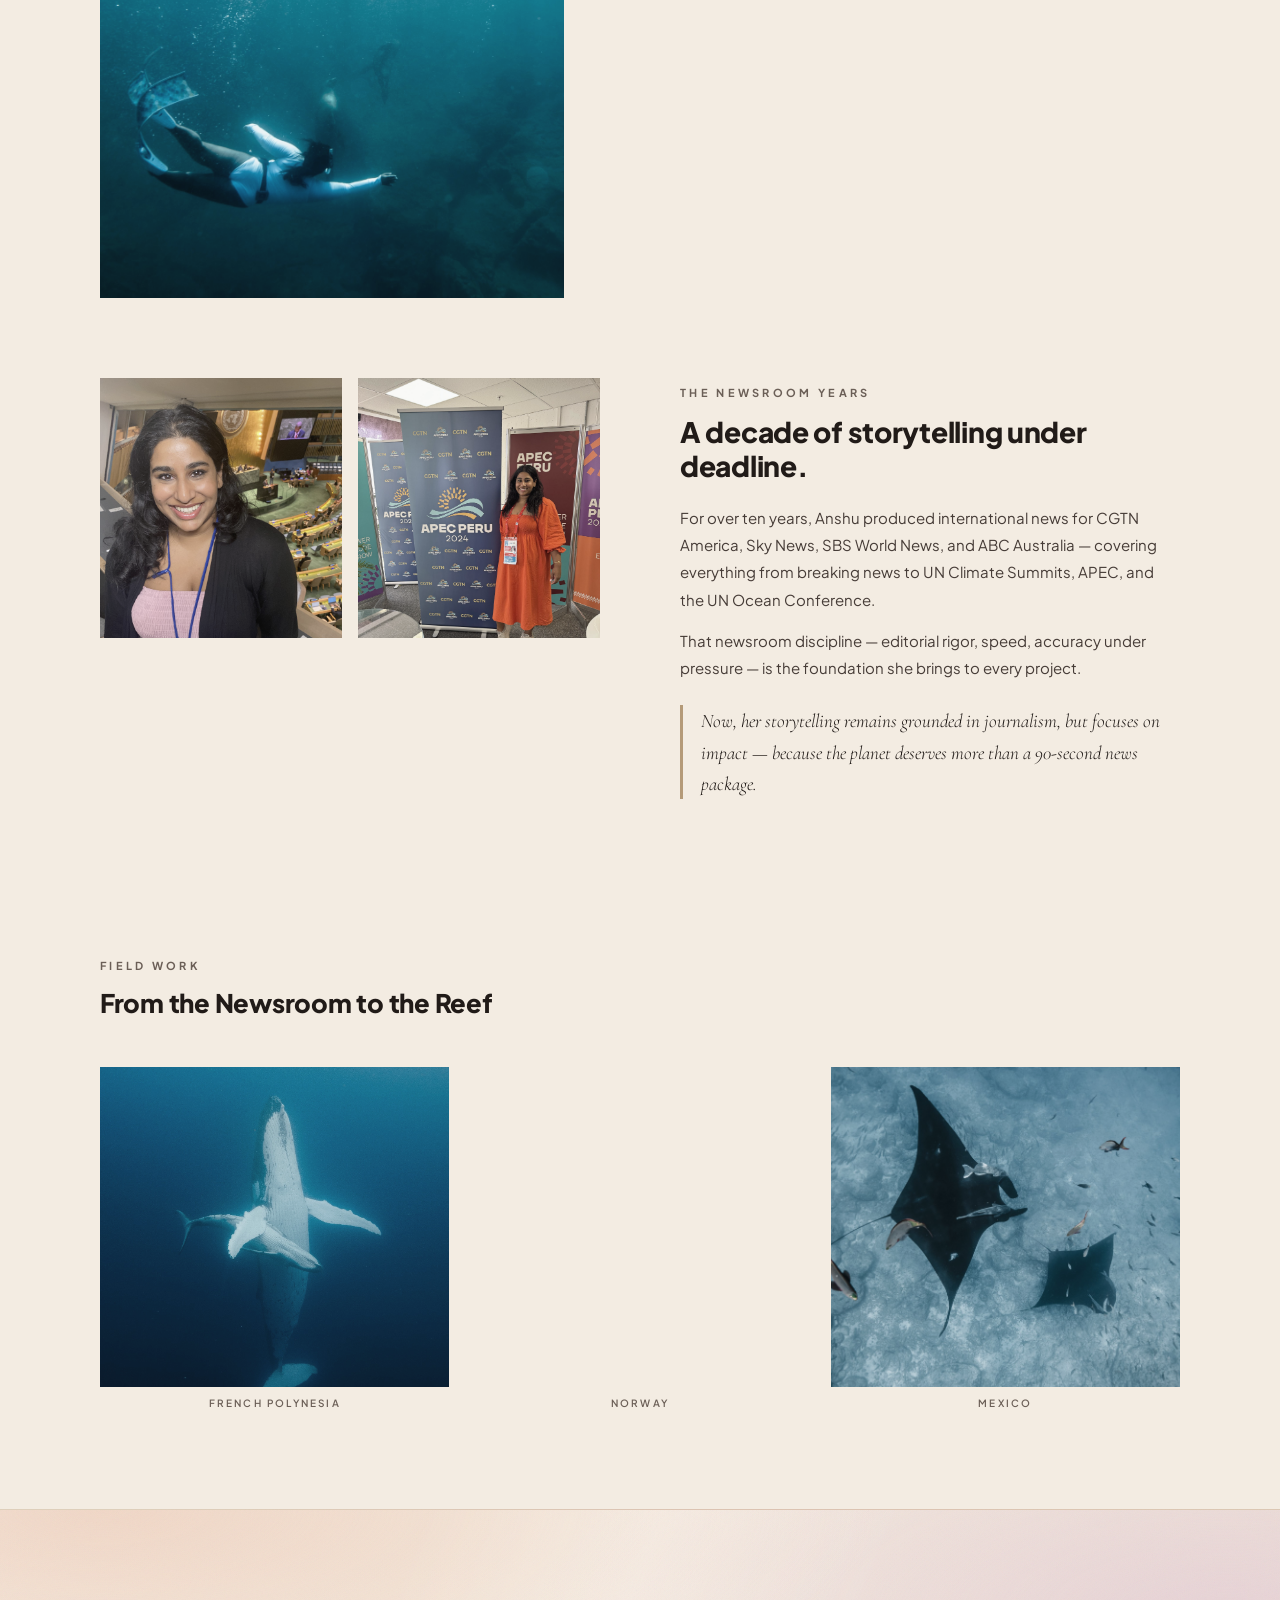
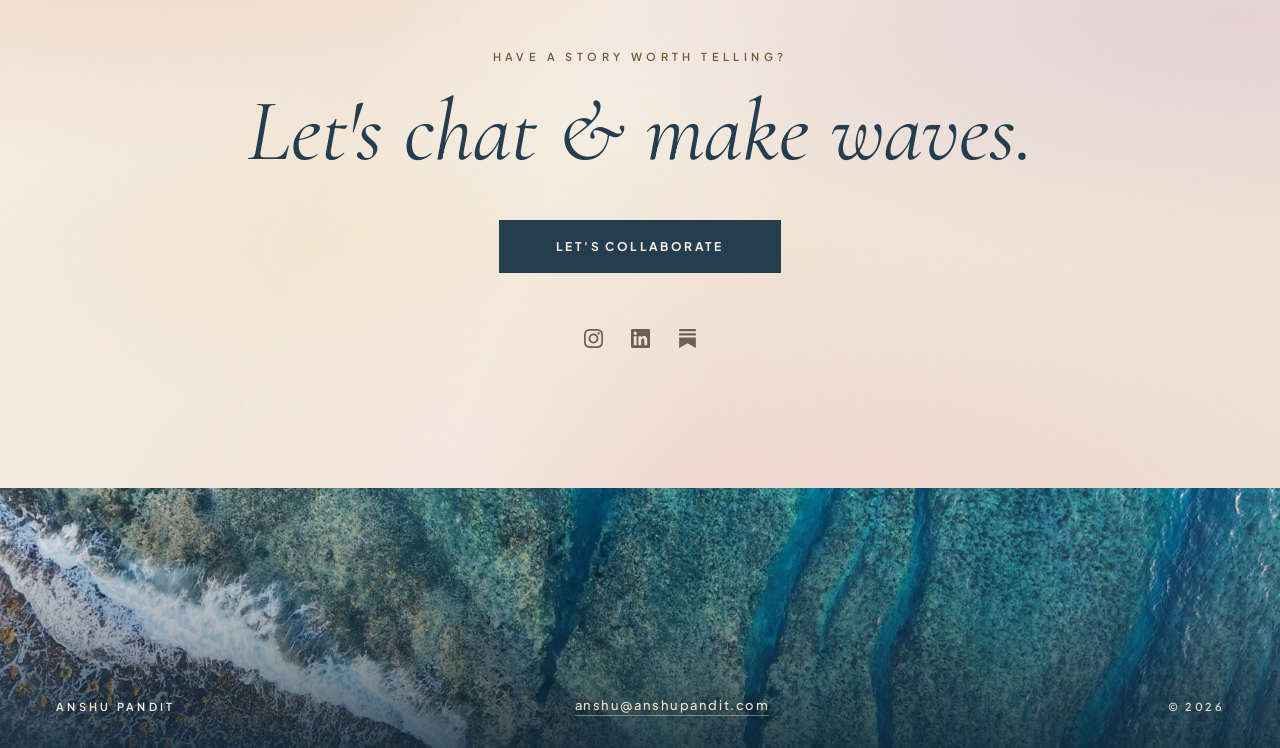
==== commit fa594ae5: "Add Media Kit page with audience stats, ways to partner and PDF download; add Work With Me section t" ====
--- a/about.html
+++ b/about.html
@@ -408,6 +408,7 @@
     <li><a href="/">Home</a></li>
     <li><a href="about.html" class="active">About</a></li>
     <li><a href="portfolio.html">Portfolio</a></li>
+    <li><a href="media-kit.html">Media Kit</a></li>
     <li><a href="connect.html">Connect</a></li>
   </ul>
   <button class="hamburger" id="hamburger" aria-label="Menu">
@@ -421,6 +422,7 @@
     <li><a href="/">Home</a></li>
     <li><a href="about.html" class="active">About</a></li>
     <li><a href="portfolio.html">Portfolio</a></li>
+    <li><a href="media-kit.html">Media Kit</a></li>
     <li><a href="connect.html">Connect</a></li>
   </ul>
   <div class="mobile-menu-social">
--- a/src/styles/styles.css
+++ b/src/styles/styles.css
@@ -350,6 +350,70 @@
   .site-footer-inner { flex-direction: column; text-align: center; padding: 0 24px 28px; gap: 12px; }
 }
 
+
+/* ============================================================
+   WORK WITH ME / MEDIA KIT
+============================================================ */
+.work-section { padding: 110px 56px; background: var(--cream); }
+.work-inner { max-width: 1100px; margin: 0 auto; }
+.work-head { text-align: center; max-width: 720px; margin: 0 auto 56px; }
+.work-title {
+  font-family: var(--font-serif); font-style: italic; font-weight: 400;
+  font-size: clamp(36px, 5vw, 56px); line-height: 1.12; color: var(--ocean-deep);
+  margin-bottom: 18px;
+}
+.work-lede {
+  font-family: var(--font-body); font-size: 15px; line-height: 1.85;
+  color: var(--text-secondary);
+}
+.work-grid { display: grid; grid-template-columns: repeat(3, 1fr); gap: 22px; }
+.work-card {
+  background: rgba(255,255,255,0.42);
+  border: 1px solid rgba(180,154,120,0.35);
+  padding: 34px 28px 30px;
+}
+.work-num {
+  font-family: var(--font-heading); font-size: 11px; font-weight: 700;
+  letter-spacing: 0.3em; color: var(--gold-text); display: block; margin-bottom: 14px;
+}
+.work-card h3 {
+  font-family: var(--font-heading); font-size: 12px; font-weight: 700;
+  letter-spacing: 0.2em; text-transform: uppercase; color: var(--ocean-deep);
+  margin-bottom: 12px; line-height: 1.5;
+}
+.work-card p {
+  font-family: var(--font-body); font-size: 14px; line-height: 1.8; color: var(--text-secondary);
+}
+.work-cta { text-align: center; margin-top: 48px; }
+.work-btn {
+  display: inline-block; font-family: var(--font-heading); font-size: 12px; font-weight: 700;
+  letter-spacing: 0.2em; text-transform: uppercase; text-decoration: none;
+  color: #F7EFE4; background: var(--ocean-deep); border: 1.5px solid var(--ocean-deep);
+  padding: 17px 44px; margin: 0 8px 12px; transition: background 0.3s ease, color 0.3s ease;
+}
+.work-btn:hover { background: var(--ocean-mid); border-color: var(--ocean-mid); }
+.work-btn.ghost { background: transparent; color: var(--ocean-deep); }
+.work-btn.ghost:hover { background: var(--ocean-deep); color: #F7EFE4; }
+
+.kit-stats { display: grid; grid-template-columns: repeat(4, 1fr); gap: 22px; text-align: center; margin-bottom: 44px; }
+.kit-stat-num { font-family: var(--font-serif); font-size: clamp(44px, 6vw, 72px); color: var(--ocean-deep); line-height: 1; display: block; }
+.kit-stat-label { font-family: var(--font-heading); font-size: 11px; letter-spacing: 0.16em; text-transform: uppercase; color: var(--text-light); line-height: 1.6; display: block; margin-top: 12px; }
+.kit-audience { display: grid; grid-template-columns: 1fr 1fr; gap: 22px; }
+.kit-box { border-top: 1px solid rgba(180,154,120,0.45); padding-top: 18px; }
+.kit-box h3 { font-family: var(--font-heading); font-size: 11px; font-weight: 700; letter-spacing: 0.3em; text-transform: uppercase; color: var(--gold-text); margin-bottom: 12px; }
+.kit-box p { font-family: var(--font-body); font-size: 14px; line-height: 1.9; color: var(--text-secondary); }
+.kit-note { font-family: var(--font-body); font-size: 12px; color: var(--text-light); text-align: center; margin-top: 28px; }
+.kit-band { background: var(--cream-dark); }
+.kit-logos { display: flex; flex-wrap: wrap; justify-content: center; gap: 14px 44px; font-family: var(--font-heading); font-size: 12px; font-weight: 700; letter-spacing: 0.18em; text-transform: uppercase; color: var(--ocean-deep); }
+.kit-preview { display: grid; grid-template-columns: 1fr 1fr; gap: 22px; margin-top: 44px; }
+.kit-preview img { width: 100%; height: auto; display: block; box-shadow: 0 10px 40px rgba(13,43,62,0.14); }
+
+@media (max-width: 900px) {
+  .work-section { padding: 80px 24px; }
+  .work-grid, .kit-audience, .kit-preview { grid-template-columns: 1fr; }
+  .kit-stats { grid-template-columns: 1fr 1fr; gap: 34px 16px; }
+}
+
 /* visually hidden but read by Google and screen readers */
 .sr-only {
   position: absolute; width: 1px; height: 1px; padding: 0; margin: -1px;
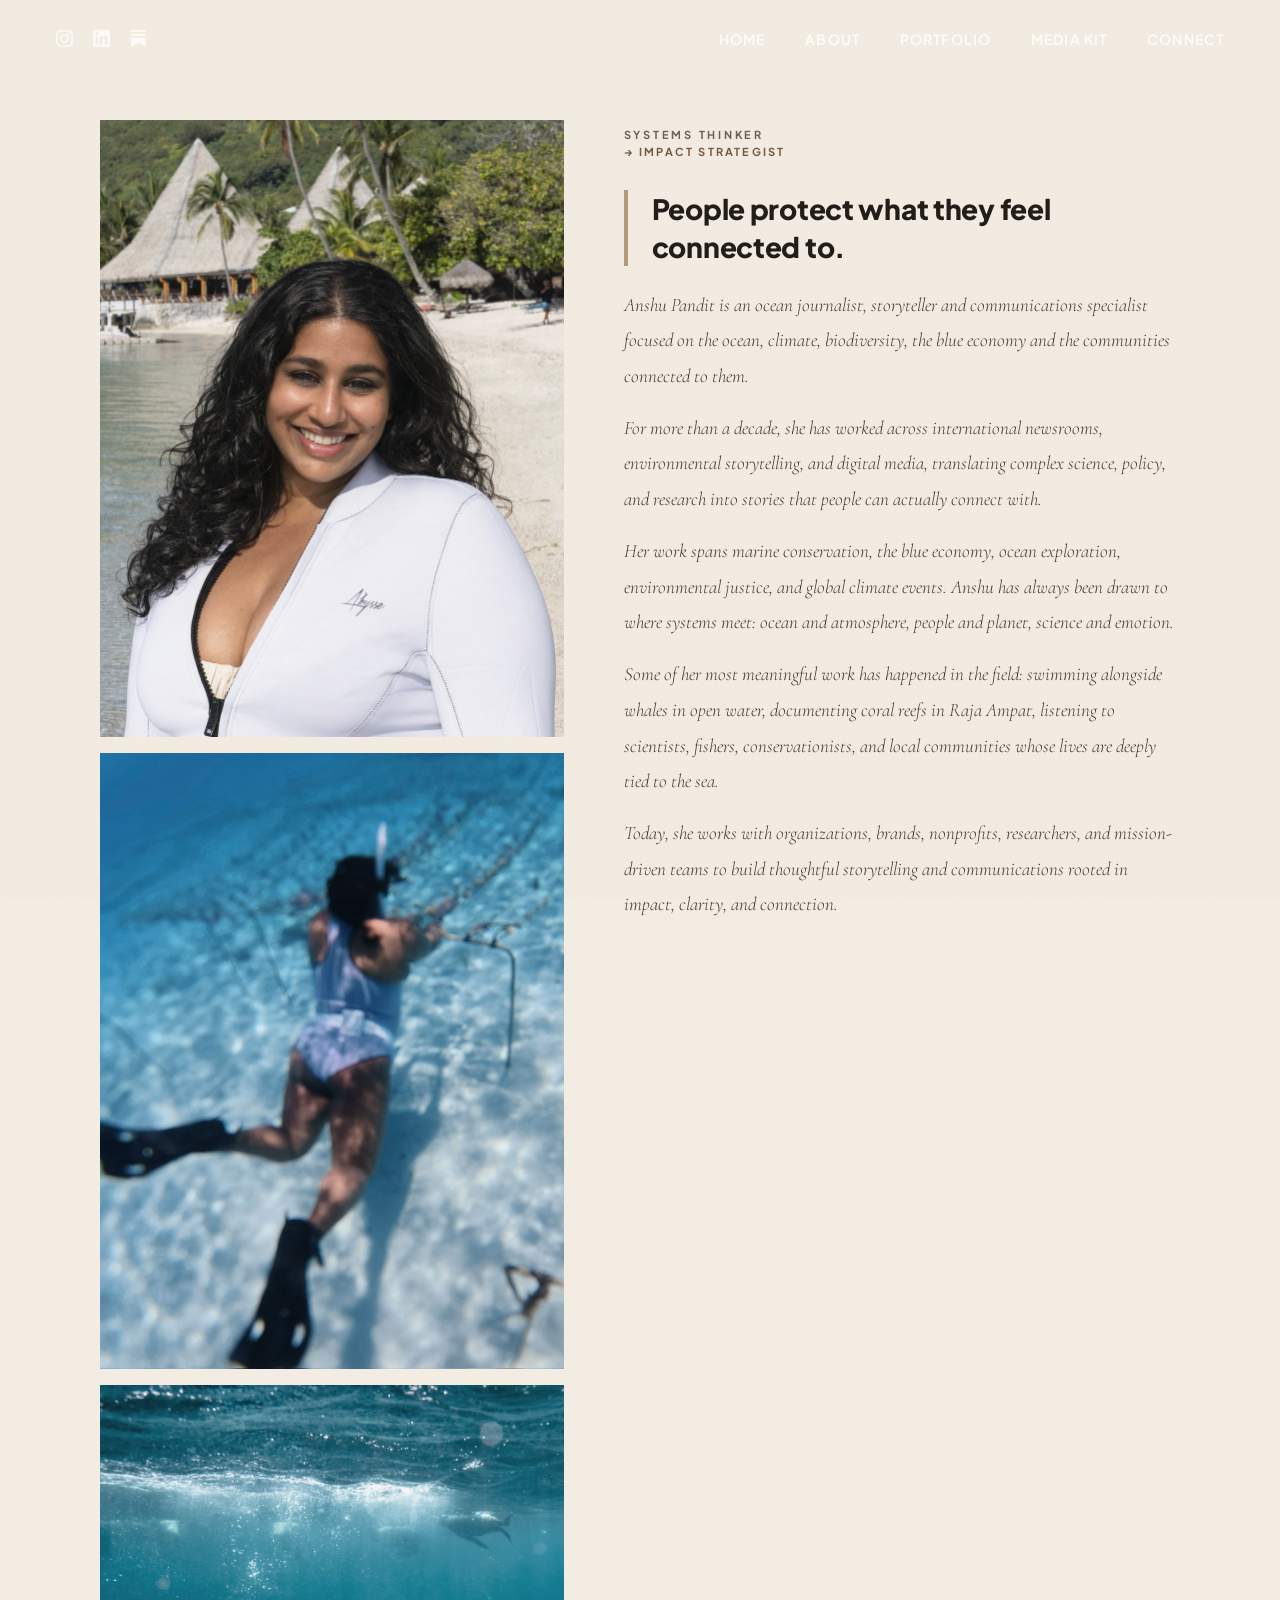
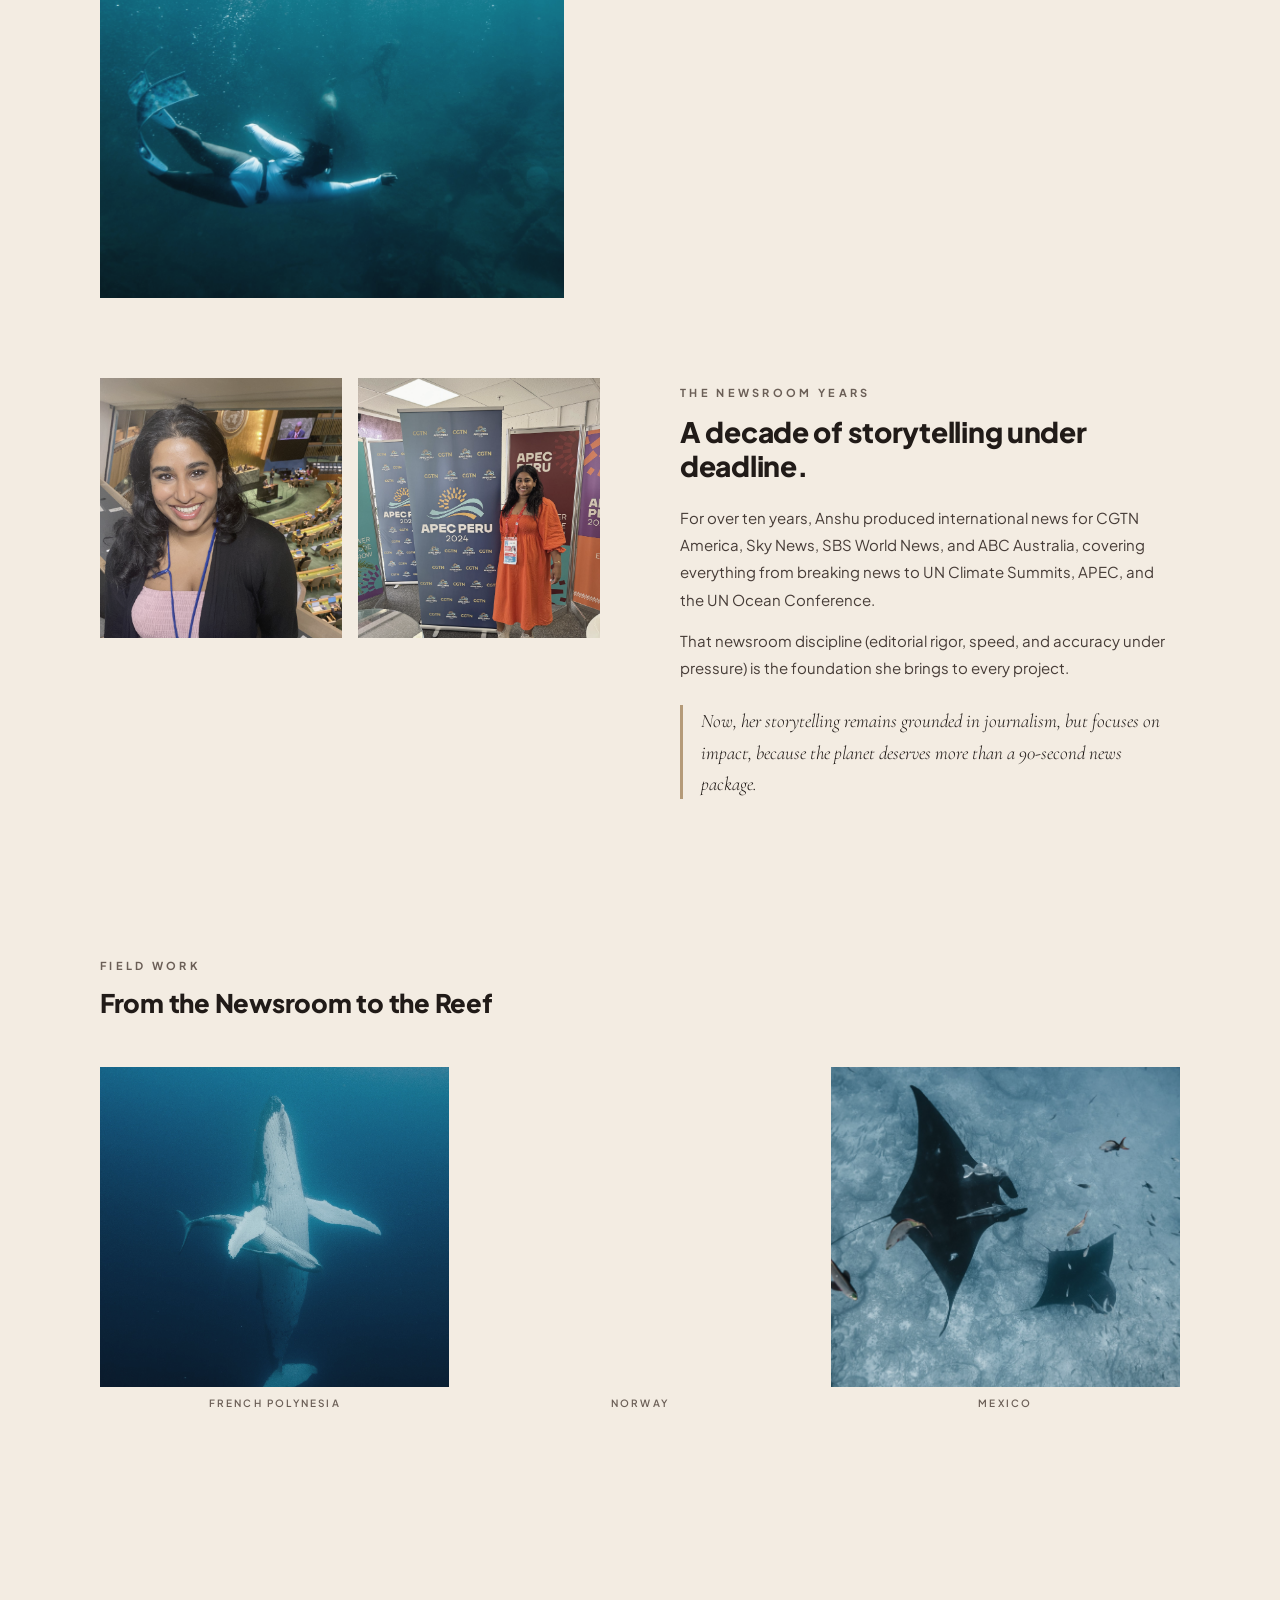
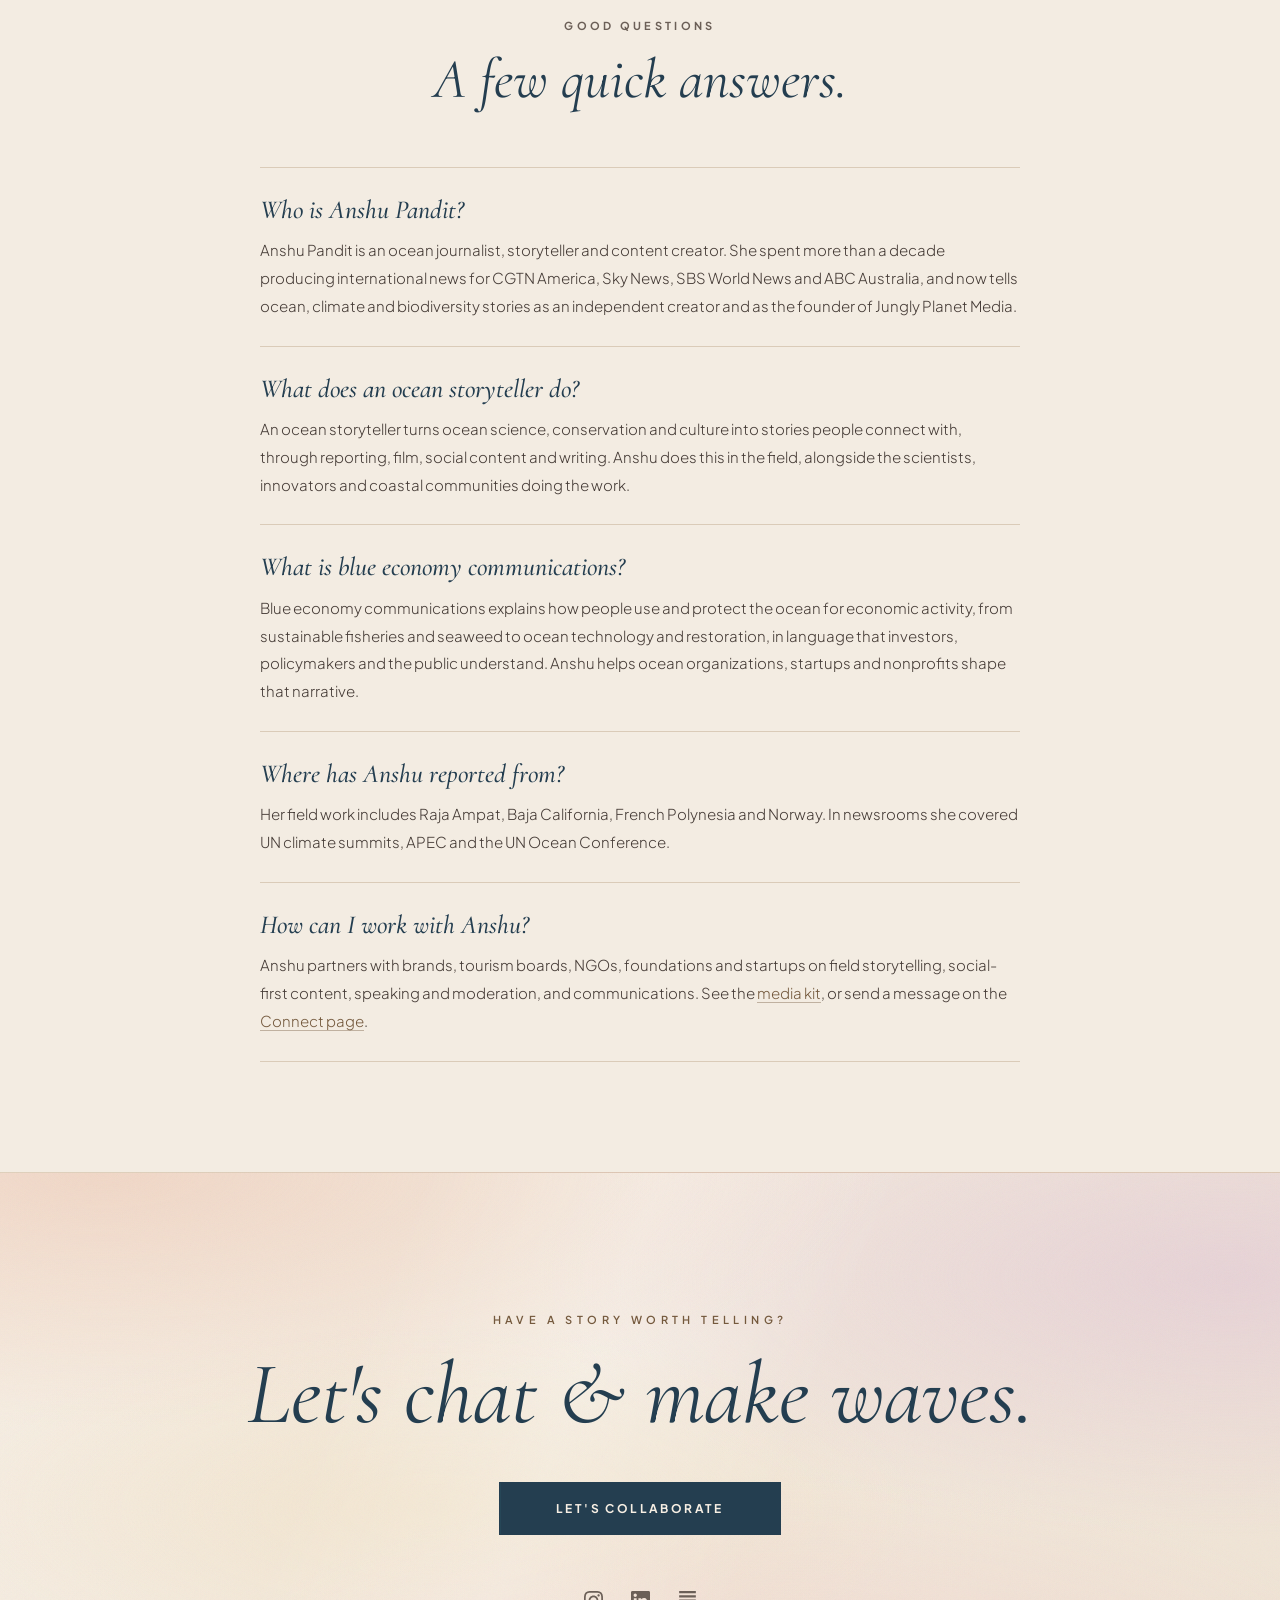
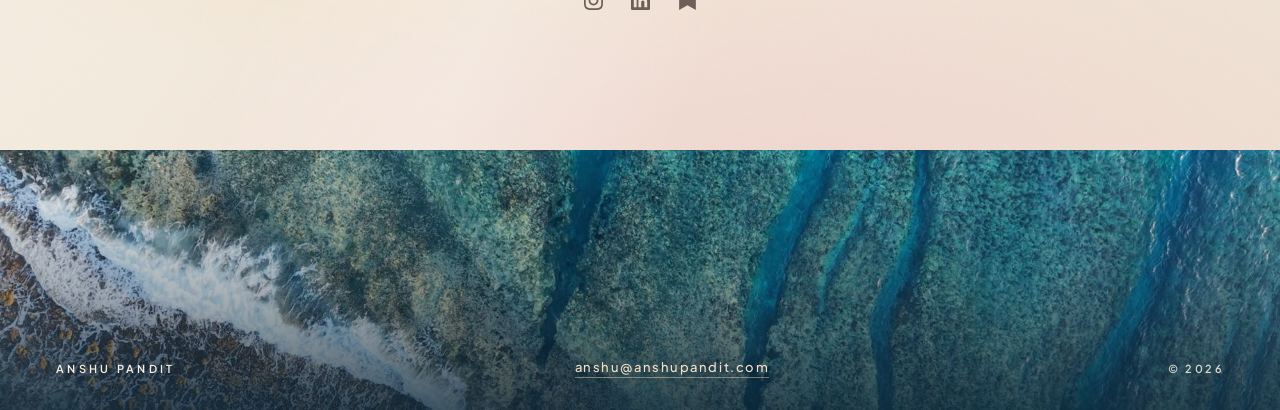
==== commit 58cbf868: "Remove DJI mention, replace em dashes in copy, add About FAQ with FAQPage schema, add Selected Work " ====
--- a/about.html
+++ b/about.html
@@ -65,6 +65,54 @@
   ]
 }
 </script>
+<script type="application/ld+json">
+{
+  "@context": "https://schema.org",
+  "@type": "FAQPage",
+  "mainEntity": [
+    {
+      "@type": "Question",
+      "name": "Who is Anshu Pandit?",
+      "acceptedAnswer": {
+        "@type": "Answer",
+        "text": "Anshu Pandit is an ocean journalist, storyteller and content creator. She spent more than a decade producing international news for CGTN America, Sky News, SBS World News and ABC Australia, and now tells ocean, climate and biodiversity stories as an independent creator and as the founder of Jungly Planet Media."
+      }
+    },
+    {
+      "@type": "Question",
+      "name": "What does an ocean storyteller do?",
+      "acceptedAnswer": {
+        "@type": "Answer",
+        "text": "An ocean storyteller turns ocean science, conservation and culture into stories people connect with, through reporting, film, social content and writing. Anshu does this in the field, alongside the scientists, innovators and coastal communities doing the work."
+      }
+    },
+    {
+      "@type": "Question",
+      "name": "What is blue economy communications?",
+      "acceptedAnswer": {
+        "@type": "Answer",
+        "text": "Blue economy communications explains how people use and protect the ocean for economic activity, from sustainable fisheries and seaweed to ocean technology and restoration, in language that investors, policymakers and the public understand. Anshu helps ocean organizations, startups and nonprofits shape that narrative."
+      }
+    },
+    {
+      "@type": "Question",
+      "name": "Where has Anshu reported from?",
+      "acceptedAnswer": {
+        "@type": "Answer",
+        "text": "Her field work includes Raja Ampat, Baja California, French Polynesia and Norway. In newsrooms she covered UN climate summits, APEC and the UN Ocean Conference."
+      }
+    },
+    {
+      "@type": "Question",
+      "name": "How can I work with Anshu?",
+      "acceptedAnswer": {
+        "@type": "Answer",
+        "text": "Anshu partners with brands, tourism boards, NGOs, foundations and startups on field storytelling, social-first content, speaking and moderation, and communications. See the media kit, or send a message on the Connect page."
+      }
+    }
+  ]
+}
+</script>
 <style>
 
 /* ============================================================
@@ -456,7 +504,7 @@
       <div class="about-pull-quote">People protect what they feel connected to.</div>
       <br>
       <p class="about-body-text">Anshu Pandit is an ocean journalist, storyteller and communications specialist focused on the ocean, climate, biodiversity, the blue economy and the communities connected to them.</p>
-      <p class="about-body-text">For more than a decade, she has worked across international newsrooms, environmental storytelling, and digital media — translating complex science, policy, and research into stories that people can actually connect with.</p>
+      <p class="about-body-text">For more than a decade, she has worked across international newsrooms, environmental storytelling, and digital media, translating complex science, policy, and research into stories that people can actually connect with.</p>
       <p class="about-body-text">Her work spans marine conservation, the blue economy, ocean exploration, environmental justice, and global climate events. Anshu has always been drawn to where systems meet: ocean and atmosphere, people and planet, science and emotion.</p>
       <p class="about-body-text">Some of her most meaningful work has happened in the field: swimming alongside whales in open water, documenting coral reefs in Raja Ampat, listening to scientists, fishers, conservationists, and local communities whose lives are deeply tied to the sea.</p>
       <p class="about-body-text">Today, she works with organizations, brands, nonprofits, researchers, and mission-driven teams to build thoughtful storytelling and communications rooted in impact, clarity, and connection.</p>
@@ -471,7 +519,7 @@
   <span class="systems-arrow">→ Impact Strategist</span>
   <div class="about-pull-quote">People protect what they feel connected to.</div>
   <p class="about-body-text">Anshu Pandit is an ocean journalist, storyteller and communications specialist focused on the ocean, climate, biodiversity, the blue economy and the communities connected to them.</p>
-  <p class="about-body-text">For more than a decade, she has worked across international newsrooms, environmental storytelling, and digital media — translating complex science, policy, and research into stories that people can actually connect with.</p>
+  <p class="about-body-text">For more than a decade, she has worked across international newsrooms, environmental storytelling, and digital media, translating complex science, policy, and research into stories that people can actually connect with.</p>
   <p class="about-body-text">Her work spans marine conservation, the blue economy, ocean exploration, environmental justice, and global climate events. Anshu has always been drawn to where systems meet: ocean and atmosphere, people and planet, science and emotion.</p>
   <p class="about-body-text">Some of her most meaningful work has happened in the field: swimming alongside whales in open water, documenting coral reefs in Raja Ampat, listening to scientists, fishers, conservationists, and local communities whose lives are deeply tied to the sea.</p>
   <p class="about-body-text">Today, she works with organizations, brands, nonprofits, researchers, and mission-driven teams to build thoughtful storytelling and communications rooted in impact, clarity, and connection.</p>
@@ -487,9 +535,9 @@
     <div class="journalism-copy">
       <span class="section-label">The Newsroom Years</span>
       <h3 class="journalism-heading">A decade of storytelling under deadline.</h3>
-      <p class="journalism-text">For over ten years, Anshu produced international news for CGTN America, Sky News, SBS World News, and ABC Australia — covering everything from breaking news to UN Climate Summits, APEC, and the UN Ocean Conference.</p>
-      <p class="journalism-text">That newsroom discipline — editorial rigor, speed, accuracy under pressure — is the foundation she brings to every project.</p>
-      <div class="journalism-pull">Now, her storytelling remains grounded in journalism, but focuses on impact — because the planet deserves more than a 90-second news package.</div>
+      <p class="journalism-text">For over ten years, Anshu produced international news for CGTN America, Sky News, SBS World News, and ABC Australia, covering everything from breaking news to UN Climate Summits, APEC, and the UN Ocean Conference.</p>
+      <p class="journalism-text">That newsroom discipline (editorial rigor, speed, and accuracy under pressure) is the foundation she brings to every project.</p>
+      <div class="journalism-pull">Now, her storytelling remains grounded in journalism, but focuses on impact, because the planet deserves more than a 90-second news package.</div>
     </div>
   </div>
 </div>
@@ -507,6 +555,38 @@
     <div><img src="src/assets/Baja.jpg" alt="Marine conservation fieldwork in Baja, Mexico" class="fieldwork-img"><p class="fieldwork-caption">Mexico</p></div>
   </div>
 </div>
+
+<!-- FAQ -->
+<section class="work-section fade-in">
+  <div class="work-inner">
+    <div class="work-head">
+      <span class="section-label">Good Questions</span>
+      <h2 class="work-title">A few quick answers.</h2>
+    </div>
+    <div class="faq-list">
+      <div class="faq-item">
+        <h3>Who is Anshu Pandit?</h3>
+        <p>Anshu Pandit is an ocean journalist, storyteller and content creator. She spent more than a decade producing international news for CGTN America, Sky News, SBS World News and ABC Australia, and now tells ocean, climate and biodiversity stories as an independent creator and as the founder of Jungly Planet Media.</p>
+      </div>
+      <div class="faq-item">
+        <h3>What does an ocean storyteller do?</h3>
+        <p>An ocean storyteller turns ocean science, conservation and culture into stories people connect with, through reporting, film, social content and writing. Anshu does this in the field, alongside the scientists, innovators and coastal communities doing the work.</p>
+      </div>
+      <div class="faq-item">
+        <h3>What is blue economy communications?</h3>
+        <p>Blue economy communications explains how people use and protect the ocean for economic activity, from sustainable fisheries and seaweed to ocean technology and restoration, in language that investors, policymakers and the public understand. Anshu helps ocean organizations, startups and nonprofits shape that narrative.</p>
+      </div>
+      <div class="faq-item">
+        <h3>Where has Anshu reported from?</h3>
+        <p>Her field work includes Raja Ampat, Baja California, French Polynesia and Norway. In newsrooms she covered UN climate summits, APEC and the UN Ocean Conference.</p>
+      </div>
+      <div class="faq-item">
+        <h3>How can I work with Anshu?</h3>
+        <p>Anshu partners with brands, tourism boards, NGOs, foundations and startups on field storytelling, social-first content, speaking and moderation, and communications. See the <a href="media-kit.html">media kit</a>, or send a message on the <a href="connect.html">Connect page</a>.</p>
+      </div>
+    </div>
+  </div>
+</section>
 
 <!-- CTA -->
 <section class="cta-section fade-in">
--- a/src/styles/styles.css
+++ b/src/styles/styles.css
@@ -408,7 +408,18 @@
 .kit-preview { display: grid; grid-template-columns: 1fr 1fr; gap: 22px; margin-top: 44px; }
 .kit-preview img { width: 100%; height: auto; display: block; box-shadow: 0 10px 40px rgba(13,43,62,0.14); }
 
+ .work-grid.two { grid-template-columns: repeat(2, 1fr); }
+.work-card a { color: var(--gold-text); border-bottom: 1px solid rgba(116,89,61,0.4); text-decoration: none; }
+.work-card a:hover { color: var(--ocean-deep); border-color: var(--ocean-deep); }
+.faq-list { max-width: 760px; margin: 0 auto; }
+.faq-item { padding: 26px 0; border-top: 1px solid rgba(180,154,120,0.4); }
+.faq-item:last-child { border-bottom: 1px solid rgba(180,154,120,0.4); }
+.faq-item h3 { font-family: var(--font-serif); font-style: italic; font-weight: 500; font-size: 26px; line-height: 1.25; color: var(--ocean-deep); margin-bottom: 10px; }
+.faq-item p { font-family: var(--font-body); font-size: 15px; line-height: 1.85; color: var(--text-secondary); }
+.faq-item a { color: var(--gold-text); border-bottom: 1px solid rgba(116,89,61,0.4); text-decoration: none; }
+
 @media (max-width: 900px) {
+  .work-grid.two { grid-template-columns: 1fr; }
   .work-section { padding: 80px 24px; }
   .work-grid, .kit-audience, .kit-preview { grid-template-columns: 1fr; }
   .kit-stats { grid-template-columns: 1fr 1fr; gap: 34px 16px; }
